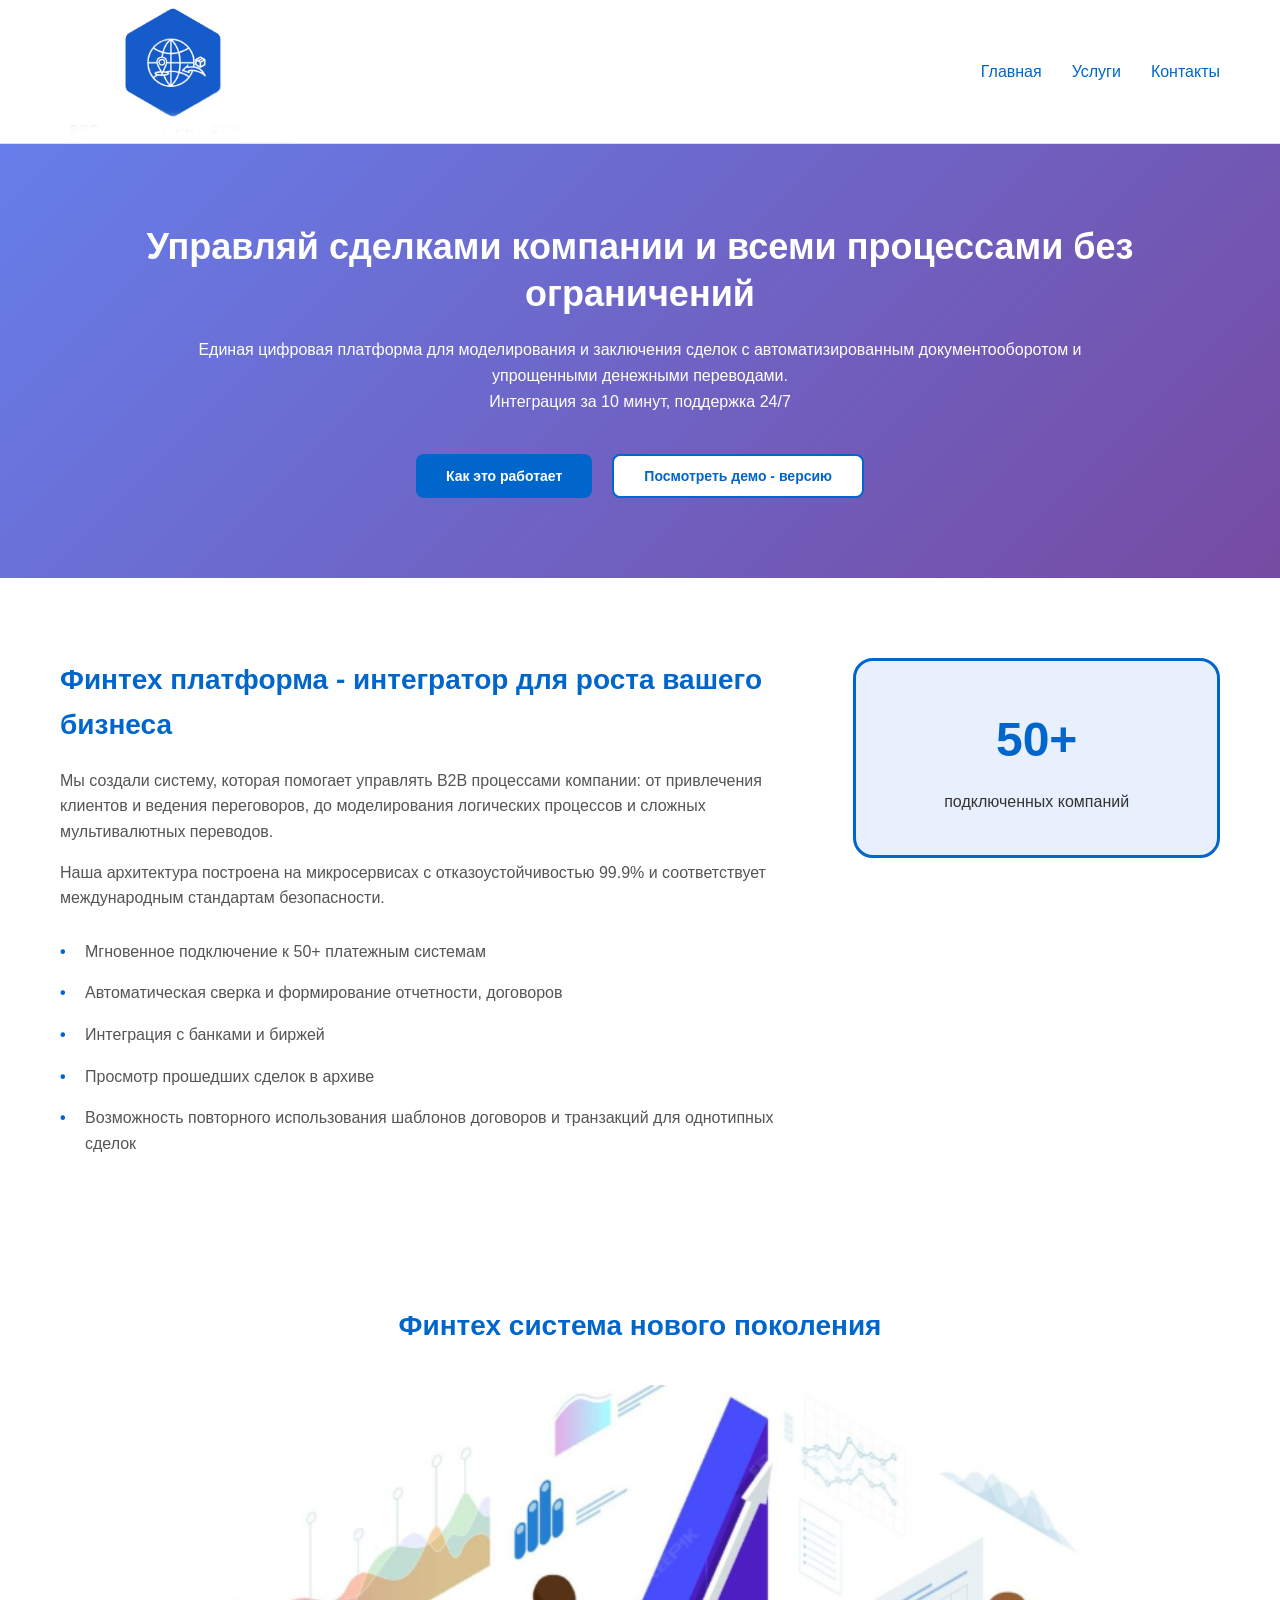
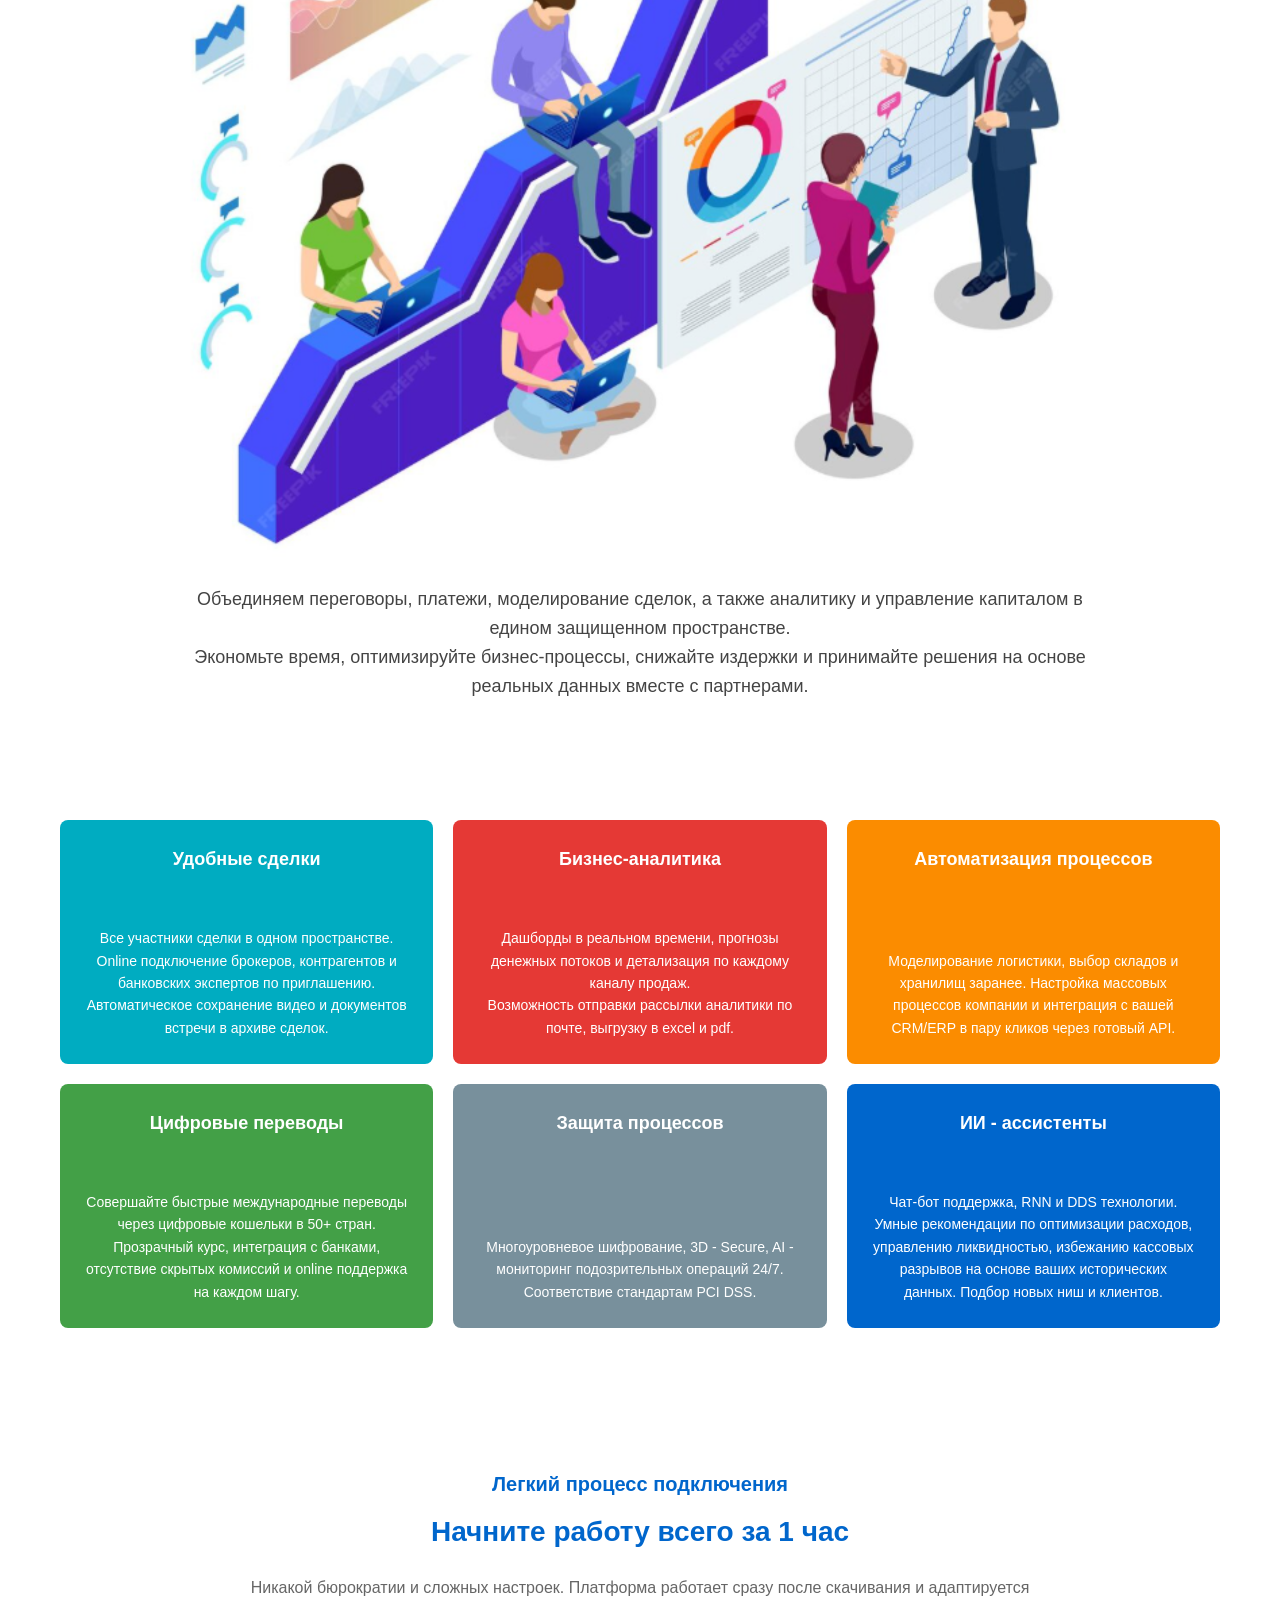
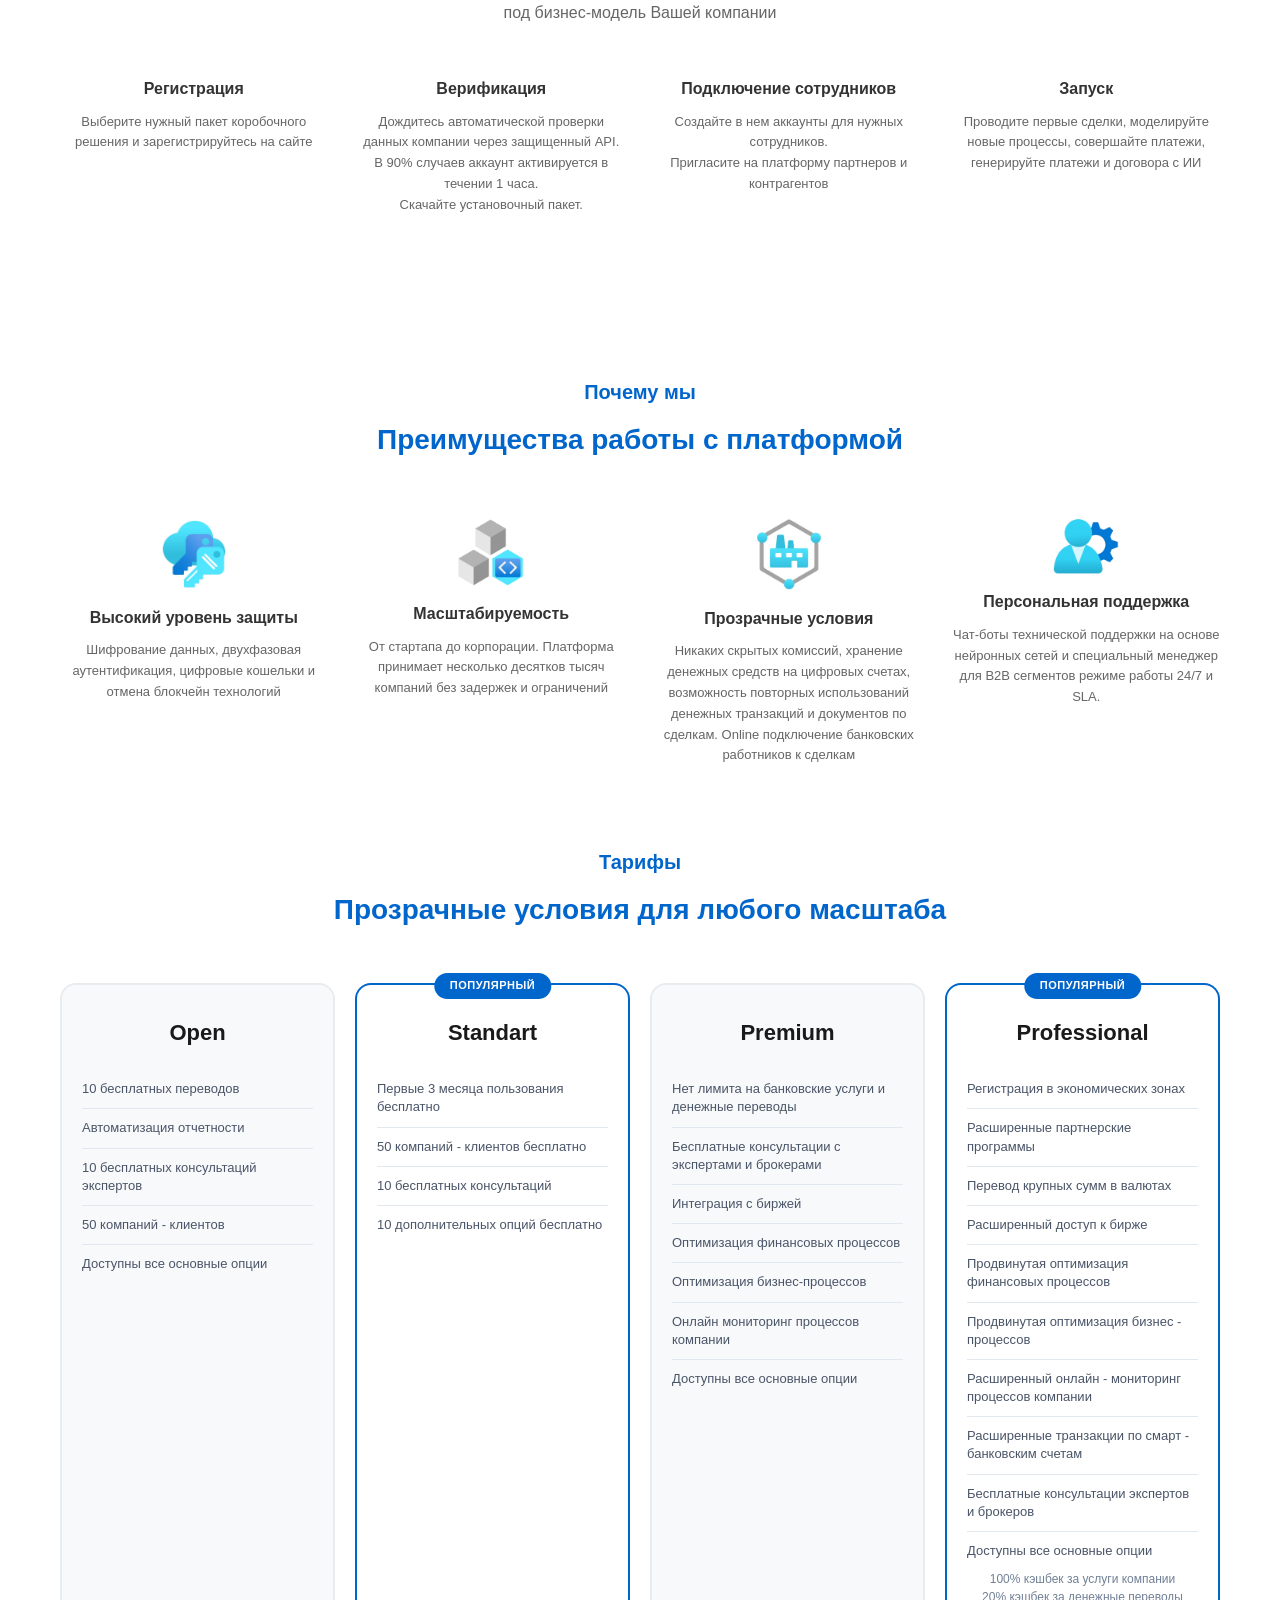
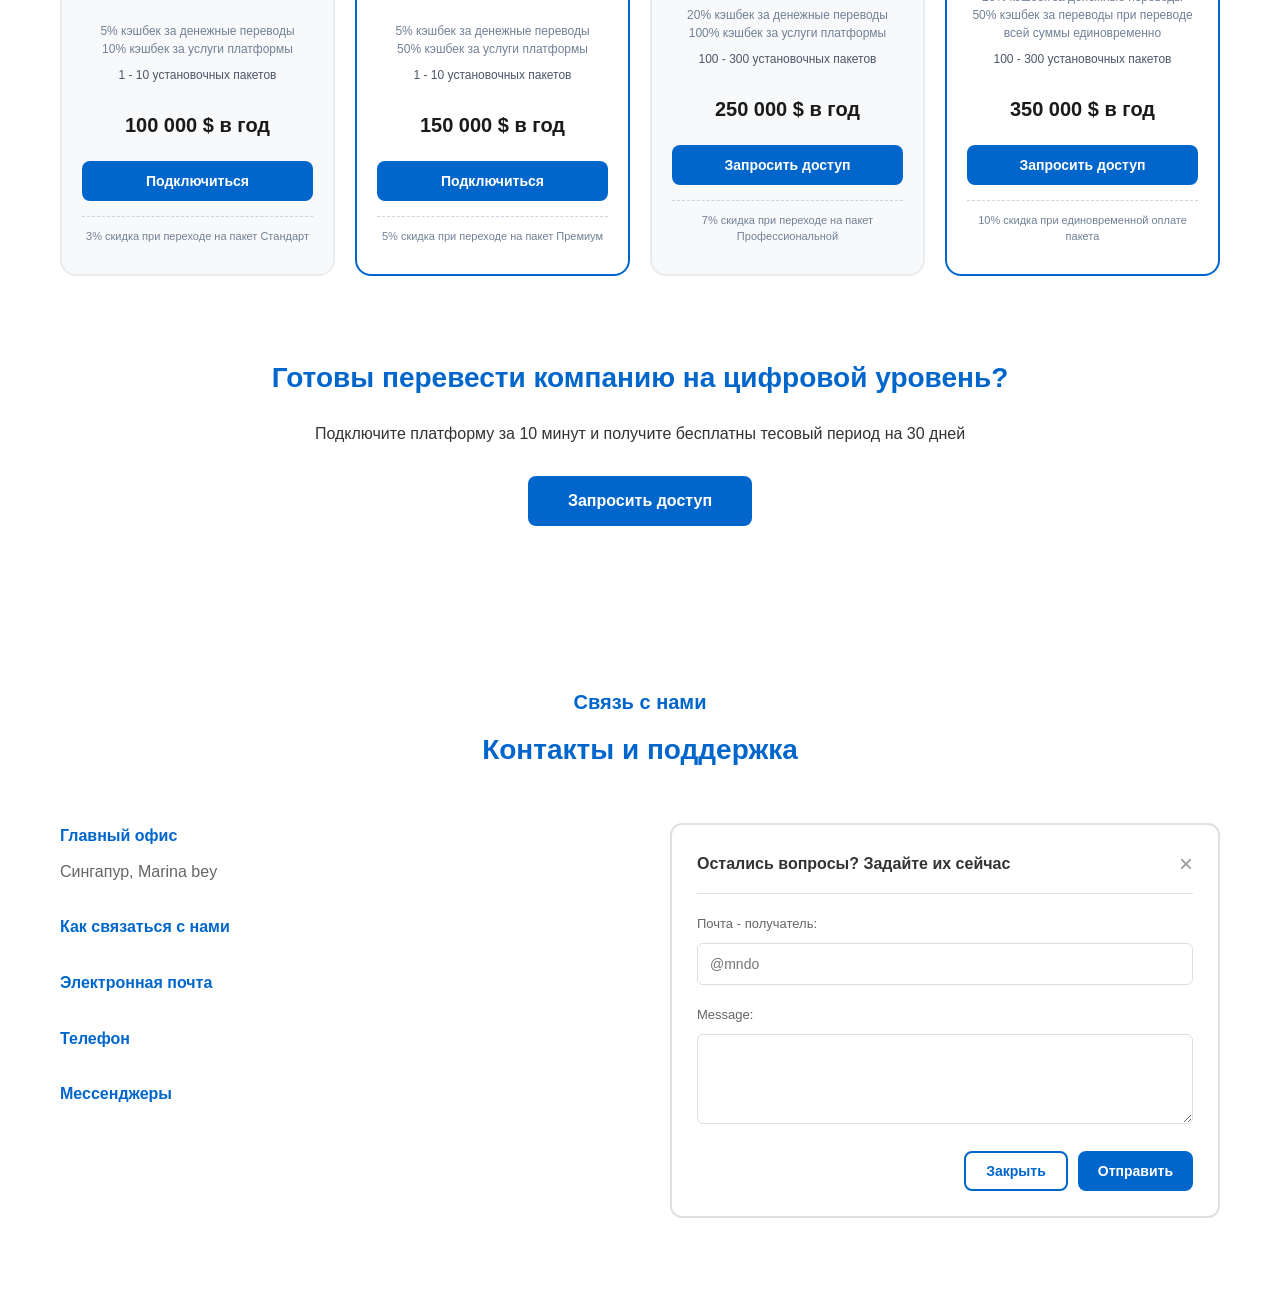
==== index.html @ 592614d4 "Initial commit" ====
<!DOCTYPE html>
<html lang="ru">
<head>
    <meta charset="UTF-8">
    <meta name="viewport" content="width=device-width, initial-scale=1.0">
    <title>Финтех платформа</title>
    <link rel="stylesheet" href="style.css">
</head>

<body>
    <header class="header">
        <div class="container">
            <div class="header-content">
                <div class="logo">
                    <img src="./img/logo1.png" alt="Logo">
                </div>
                <nav class="nav">
                    <a href="#" class="nav-link">Главная</a>
                    <a href="#" class="nav-link">Услуги</a>
                    <a href="#" class="nav-link">Контакты</a>
                </nav>
            </div>
        </div>
    </header>

    <section class="hero">
        <div class="container">
            <h1 class="hero-title">Управляй сделками компании и всеми процессами без ограничений</h1>
            <p class="hero-subtitle">Единая цифровая платформа для моделирования и заключения сделок с автоматизированным документооборотом и упрощенными денежными переводами.<br>Интеграция за 10 минут, поддержка 24/7</p>
            <div class="hero-buttons">
                <button class="btn btn-primary">Как это работает</button>
                <button class="btn btn-secondary">Посмотреть демо - версию</button>
            </div>
        </div>
    </section>

    <div class="illustration-bg-wrapper">
        
        

            <section class="platform-intro">
        <div class="container">
            <div class="intro-grid">
                <div class="intro-text">
                    <h2 class="section-title">Финтех платформа - интегратор для роста вашего бизнеса</h2>
                    <p>Мы создали систему, которая помогает управлять B2B процессами компании: от привлечения клиентов и ведения переговоров, до моделирования логических процессов и сложных мультивалютных переводов.</p>
                    <p>Наша архитектура построена на микросервисах с отказоустойчивостью 99.9% и соответствует международным стандартам безопасности.</p>
                    <ul class="features-list">
                        <li>Мгновенное подключение к 50+ платежным системам</li>
                        <li>Автоматическая сверка и формирование отчетности, договоров</li>
                        <li>Интеграция с банками и биржей</li>
                        <li>Просмотр прошедших сделок в архиве</li>
                        <li>Возможность повторного использования шаблонов договоров и транзакций для однотипных сделок</li>
                    </ul>
                </div>
                <div class="intro-badge">
                    <div class="badge-number">50+</div>
                    <div class="badge-text">подключенных компаний</div>
                </div>
            </div>
        </div>
    </section>

    <section class="new-generation">
        <div class="container">
            <h2 class="section-title center">Финтех система нового поколения</h2>
            <div class="image-wrapper">
            <img class="workers-bg" src="./img/image.png" alt="Illustration">
            </div>
            <p class="illustration-text">Объединяем переговоры, платежи, моделирование сделок, а также аналитику и управление капиталом в едином защищенном пространстве.<br>Экономьте время, оптимизируйте бизнес-процессы, снижайте издержки и принимайте решения на основе реальных данных вместе с партнерами.</p>
        </div>
    </section>

    </div>

    <section class="features">
        <div class="container">
            <div class="features-grid">
                <div class="feature-card teal">
                    <h3>Удобные сделки</h3>
                    <p>Все участники сделки в одном пространстве. Online подключение брокеров, контрагентов и банковских экспертов по приглашению.<br>Автоматическое сохранение видео и документов встречи в архиве сделок.</p>
                </div>
                <div class="feature-card red">

                    <h3>Бизнес-аналитика</h3>
                    <p>Дашборды в реальном времени, прогнозы денежных потоков и детализация по каждому каналу продаж.<br>Возможность отправки рассылки аналитики по почте, выгрузку в excel и pdf.</p>
                </div>
                <div class="feature-card orange">

                    <h3>Автоматизация процессов</h3>
                    <p>Моделирование логистики, выбор складов и хранилищ заранее. Настройка массовых процессов компании и интеграция с вашей CRM/ERP в пару кликов через готовый API.</p>
                </div>
                <div class="feature-card green">

                    <h3>Цифровые переводы</h3>
                    <p>Совершайте быстрые международные переводы через цифровые кошельки в 50+ стран. Прозрачный курс, интеграция с банками, отсутствие скрытых комиссий и online поддержка на каждом шагу.</p>
                </div>
                <div class="feature-card gray">

                    <h3>Защита процессов</h3>
                    <p>Многоуровневое шифрование, 3D - Secure, AI - мониторинг подозрительных операций 24/7.<br>Соответствие стандартам PCI DSS.</p>
                </div>
                <div class="feature-card blue">

                    <h3>ИИ - ассистенты</h3>
                    <p>Чат-бот поддержка, RNN и DDS технологии. Умные рекомендации по оптимизации расходов, управлению ликвидностью, избежанию кассовых разрывов на основе ваших исторических данных. Подбор новых ниш и клиентов.</p>
                </div>
            </div>
        </div>
    </section>

<section class="how-to-start">
    <div class="container">
        <p class="section-subtitle">Легкий процесс подключения</p>
        <h2 class="section-title center">Начните работу всего за 1 час</h2>
        <p class="section-description">Никакой бюрократии и сложных настроек. Платформа работает сразу после скачивания и адаптируется под бизнес-модель Вашей компании</p>
        <div class="steps-grid">
            <div class="step">
                
             
                <h3>Регистрация</h3>
                <p>Выберите нужный пакет коробочного решения и зарегистрируйтесь на сайте</p>
            </div>
            <div class="step">
                
                
                <h3>Верификация</h3>
                <p>Дождитесь автоматической проверки данных компании через защищенный API. В 90% случаев аккаунт активируется в течении 1 часа.<br>Скачайте установочный пакет.</p>
            </div>
            <div class="step">
                
                
                <h3>Подключение сотрудников</h3>
                <p>Создайте в нем аккаунты для нужных сотрудников.<br>Пригласите на платформу партнеров и контрагентов</p>
            </div>
            <div class="step">
                
                
                <h3>Запуск</h3>
                <p>Проводите первые сделки, моделируйте новые процессы, совершайте платежи, генерируйте платежи и договора с ИИ</p>
            </div>
        </div>
    </div>
</section>

    <section class="why-us">
        <div class="container">
            <p class="section-subtitle center">Почему мы</p>
            <h2 class="section-title center">Преимущества работы с платформой</h2>
            <div class="benefits-grid">
                <div class="benefit">
                    <div> <img  class="why-us-img" src="./img/whyus1.jpg" alt="no image"></div>
                    <h3>Высокий уровень защиты</h3>
                    <p>Шифрование данных, двухфазовая аутентификация, цифровые кошельки и отмена блокчейн технологий</p>
                </div>
                <div class="benefit">
                    <div> <img  class="why-us-img" src="./img/whyus2.jpg" alt="no image"></div>
                    <h3>Масштабируемость</h3>
                    <p>От стартапа до корпорации. Платформа принимает несколько десятков тысяч компаний без задержек и ограничений</p>
                </div>
                <div class="benefit">
                    <div> <img  class="why-us-img" src="./img/whyus3.jpg" alt="no image"></div>
                    <h3>Прозрачные условия</h3>
                    <p>Никаких скрытых комиссий, хранение денежных средств на цифровых счетах, возможность повторных использований денежных транзакций и документов по сделкам. Online подключение банковских работников к сделкам</p>
                </div>
                <div class="benefit">
                    <div> <img  class="why-us-img" src="./img/whyus4.jpg" alt="no image"></div>
                    <h3>Персональная поддержка</h3>
                    <p>Чат-боты технической поддержки на основе нейронных сетей и специальный менеджер для B2B сегментов режиме работы 24/7 и SLA.</p>
                </div>
            </div>
        </div>
    </section>

        <section class="pricing">
        <div class="container">
            <p class="section-subtitle center">Тарифы</p>
            <h2 class="section-title center">Прозрачные условия для любого масштаба</h2>
            <div class="pricing-grid">
                

                <div class="pricing-card">
                    <h3>Open</h3>
                    <ul class="pricing-features">
                        <li>10 бесплатных переводов</li>
                        <li>Автоматизация отчетности</li>
                        <li>10 бесплатных консультаций экспертов</li>
                        <li>50 компаний - клиентов</li>
                        <li>Доступны все основные опции</li>
                    </ul>
                    <div class="pricing-cashback">5% кэшбек за денежные переводы<br>10% кэшбек за услуги платформы</div>
                    <div class="pricing-packages">1 - 10 установочных пакетов</div>
                    <div class="pricing-price">100 000 $ в год</div>
                    <button class="btn btn-primary full-width">Подключиться</button>
                    <div class="pricing-discount">3% скидка при переходе на пакет Стандарт</div>
                </div>


                <div class="pricing-card popular">
                    <div class="popular-badge">Популярный</div>
                    <h3>Standart</h3>
                    <ul class="pricing-features">
                        <li>Первые 3 месяца пользования бесплатно</li>
                        <li>50 компаний - клиентов бесплатно</li>
                        <li>10 бесплатных консультаций</li>
                        <li>10 дополнительных опций бесплатно</li>
                    </ul>
                    <div class="pricing-cashback">5% кэшбек за денежные переводы<br>50% кэшбек за услуги платформы</div>
                    <div class="pricing-packages">1 - 10 установочных пакетов</div>
                    <div class="pricing-price">150 000 $ в год</div>
                    <button class="btn btn-primary full-width">Подключиться</button>
                    <div class="pricing-discount">5% скидка при переходе на пакет Премиум</div>
                </div>


                <div class="pricing-card">
                    <h3>Premium</h3>
                    <ul class="pricing-features">
                        <li>Нет лимита на банковские услуги и денежные переводы</li>
                        <li>Бесплатные консультации с экспертами и брокерами</li>
                        <li>Интеграция с биржей</li>
                        <li>Оптимизация финансовых процессов</li>
                        <li>Оптимизация бизнес-процессов</li>
                        <li>Онлайн мониторинг процессов компании</li>
                        <li>Доступны все основные опции</li>
                    </ul>
                    <div class="pricing-cashback">20% кэшбек за денежные переводы<br>100% кэшбек за услуги платформы</div>
                    <div class="pricing-packages">100 - 300 установочных пакетов</div>
                    <div class="pricing-price">250 000 $ в год</div>
                    <button class="btn btn-primary full-width">Запросить доступ</button>
                    <div class="pricing-discount">7% скидка при переходе на пакет Профессиональной</div>
                </div>


                <div class="pricing-card popular">
                    <div class="popular-badge">Популярный</div>
                    <h3>Professional</h3>
                    <ul class="pricing-features">
                        <li>Регистрация в экономических зонах</li>
                        <li>Расширенные партнерские программы</li>
                        <li>Перевод крупных сумм в валютах</li>
                        <li>Расширенный доступ к бирже</li>
                        <li>Продвинутая оптимизация финансовых процессов</li>
                        <li>Продвинутая оптимизация бизнес - процессов</li>
                        <li>Расширенный онлайн - мониторинг процессов компании</li>
                        <li>Расширенные транзакции по смарт - банковским счетам</li>
                        <li>Бесплатные консультации экспертов и брокеров</li>
                        <li>Доступны все основные опции</li>
                    </ul>
                    <div class="pricing-cashback">100% кэшбек за услуги компании<br>20% кэшбек за денежные переводы<br>50% кэшбек за переводы при переводе всей суммы единовременно</div>
                    <div class="pricing-packages">100 - 300 установочных пакетов</div>
                    <div class="pricing-price">350 000 $ в год</div>
                    <button class="btn btn-primary full-width">Запросить доступ</button>
                    <div class="pricing-discount">10% скидка при единовременной оплате пакета</div>
                </div>

            </div>
        </div>
    </section>
    
    <section class="cta">
        <div class="container">
            <h2 class="section-title center">Готовы перевести компанию на цифровой уровень?</h2>
            <p class="cta-text">Подключите платформу за 10 минут и получите бесплатны тесовый период на 30 дней</p>
            <button class="btn btn-primary btn-large">Запросить доступ</button>
        </div>
    </section>

    <section class="contacts">
        <div class="container">
            <p class="section-subtitle center">Связь с нами</p>
            <h2 class="section-title center">Контакты и поддержка</h2>
            <div class="contacts-grid">
                <div class="contact-info">
                    <div class="contact-item">
                        <h3>Главный офис</h3>
                        <p>Сингапур, Marina bey</p>
                    </div>
                    <div class="contact-item">
                        <h3>Как связаться с нами</h3>
                    </div>
                    <div class="contact-item">
                        <h3>Электронная почта</h3>
                    </div>
                    <div class="contact-item">
                        <h3>Телефон</h3>
                    </div>
                    <div class="contact-item">
                        <h3>Мессенджеры</h3>
                        <div class="messengers">
                            <span class="messenger-icon"></span>
                        </div>
                    </div>
                </div>
                <div class="contact-form-wrapper">
                    <div class="contact-form">
                        <div class="form-header">
                            <span>Остались вопросы? Задайте их сейчас</span>
                            <button class="close-btn">×</button>
                        </div>
                        <form>
                            <div class="form-group">
                                <label>Почта - получатель:</label>
                                <input type="email" placeholder="@mndo">
                            </div>
                            <div class="form-group">
                                <label>Message:</label>
                                <textarea rows="4"></textarea>
                            </div>
                            <div class="form-buttons">
                                <button type="button" class="btn btn-secondary">Закрыть</button>
                                <button type="submit" class="btn btn-primary">Отправить</button>
                            </div>
                        </form>
                    </div>
                </div>
            </div>
        </div>
    </section>
</body>
</html>
---- style.css ----
* {
    margin: 0;
    padding: 0;
    box-sizing: border-box;
}

body {
    font-family: -apple-system, BlinkMacSystemFont, 'Segoe UI', Roboto, 'Helvetica Neue', Arial, sans-serif;
    line-height: 1.6;
    color: #333;
    background-color: #fff;
}

.container {
    max-width: 1200px;
    margin: 0 auto;
    padding: 0 20px;
}


.header {
    background: #fff;
    
    border-bottom: 1px solid #e0e0e0;
}

.header-content {
    display: flex;
    justify-content: space-between;
    align-items: center;
}

.logo img {
    width: 35%;
    height: 35%;
    display: flex;
    flex-direction: column;
}



.nav {
    display: flex;
    gap: 30px;
}

.nav-link {
    color: #0066CC;
    text-decoration: none;
    font-weight: 500;
    transition: opacity 0.3s;
}

.nav-link:hover {
    opacity: 0.8;
}


.hero {
    background: linear-gradient(135deg, #667eea 0%, #764ba2 100%);
    padding: 80px 0;
    text-align: center;
    color: #fff;
}

.hero-title {
    font-size: 36px;
    font-weight: 700;
    margin-bottom: 20px;
    line-height: 1.3;
}

.hero-subtitle {
    font-size: 16px;
    margin-bottom: 40px;
    max-width: 900px;
    margin-left: auto;
    margin-right: auto;
    line-height: 1.6;
}

.hero-buttons {
    display: flex;
    gap: 20px;
    justify-content: center;
}

.btn {
    padding: 12px 30px;
    border: none;
    border-radius: 8px;
    font-size: 14px;
    font-weight: 600;
    cursor: pointer;
    transition: all 0.3s;
    text-decoration: none;
    display: inline-block;
}

.btn-primary {
    background: #0066CC;
    color: #fff;
}


.btn-primary:hover {
    background: #0052a3;
    transform: translateY(-2px);
}

.btn-secondary {
    background: #fff;
    color: #0066CC;
    border: 2px solid #0066CC;
}

.btn-secondary:hover {
    background: #f0f7ff;
}

.btn-large {
    padding: 16px 40px;
    font-size: 16px;
}


.full-width {
    width: 100%;
}


.section-title {
    font-size: 28px;
    font-weight: 700;
    color: #0066CC;
    margin-bottom: 20px;
}

.section-title.center {
    text-align: center;
}

.section-subtitle {
    font-size: 20px;
    color: #0066CC;
    margin-bottom: 10px;
    text-align: center;
    font-weight: 700;
}

.section-subtitle.center {
    text-align: center;
}

.section-description {
    text-align: center;
    color: #666;
    margin-bottom: 40px;
    max-width: 800px;
    margin-left: auto;
    margin-right: auto;
}


.platform-intro {
    padding: 80px 0;
    background: #fff;
}

.intro-grid {
    display: grid;
    grid-template-columns: 2fr 1fr;
    gap: 60px;
    align-items: start;
}

.intro-text p {
    margin-bottom: 15px;
    color: #555;
}

.features-list {
    list-style: none;
    margin-top: 20px;
}

.features-list li {
    padding: 8px 0;
    padding-left: 25px;
    position: relative;
    color: #555;
}

.features-list li:before {
    content: "•";
    color: #0066CC;
    font-weight: bold;
    position: absolute;
    left: 0;
}

.intro-badge {
    background: #e8f0fe;
    border: 3px solid #0066CC;
    border-radius: 20px;
    padding: 40px;
    text-align: center;
    min-height: 200px;
    display: flex;
    flex-direction: column;
    justify-content: center;
}

.badge-number {
    font-size: 48px;
    font-weight: 700;
    color: #0066CC;
    margin-bottom: 10px;
}

.badge-text {
    font-size: 16px;
    color: #333;
    font-weight: 500;
}


.new-generation {
    padding: 60px 0;
    background: #fff;
}

.workers {
    height: 65%;
    width: 65%;
}
.illustration {
    margin: 40px 0;
    text-align: center;
}

.illustration img {
    max-width: 100%;
    height: auto;
}

.illustration-text {
    text-align: center;
    color: #444444;
    line-height: 1.8;
}


.features {
    padding: 60px 0;
    background: #fff;
}

.features-grid {
    display: grid;
    grid-template-columns: repeat(3, 1fr);
    gap: 20px;
    
}

.features-grid div p{
    display: flex;                
  flex-direction: column;       
  justify-content: flex-end;   
  height: 150px;
  font-size: 14px;
  font-weight: 500;    
  
}
.feature-card {
    padding: 25px;
    border-radius: 8px;
    color: #fff;
}


.feature-card {
    transition: transform 0.3s cubic-bezier(0.25, 0.8, 0.25, 1), 
                box-shadow 0.3s ease;
    
    position: relative; 
}

.feature-card:hover {
    transform: translateY(-8px) scale(1.02);
    
    box-shadow: 0 10px 20px rgba(0, 0, 0, 0.12);
}

.feature-card h3 {
    font-size: 18px;
    margin-bottom: 15px;
    font-weight: 600;
}

.feature-card p {
    font-size: 13px;
    line-height: 1.6;
}

.tablephoto {
    height: 25%;
    width: 20%;
    float: right;
    
}

.feature-card.teal {
    background: #00ACC1;
    text-align: center;
}

.feature-card.red {
    background: #E53935;
    text-align: center;
}

.feature-card.orange {
    background: #FB8C00;
    text-align: center;
}

.feature-card.green {
    background: #43A047;
    text-align: center;
}

.feature-card.gray {
    background: #78909C;
    text-align: center;
}

.feature-card.blue {
    background: #0066CC;
    text-align: center;
}

.how-to-start {
    padding: 80px 0;
    background: #fff;
}

.steps-grid {
    display: grid;
    grid-template-columns: repeat(4, 1fr);
    gap: 30px;
    margin-top: 50px;
}

.step {
    text-align: center;
}

.cube {
    height: 35%;
    width: 35%;
}


.step h3 {
    font-size: 16px;
    color: #333;
    margin-bottom: 10px;
}

.step p {
    font-size: 13px;
    color: #666;
    line-height: 1.6;
}

.why-us {
    padding: 80px 0;
    background: #fff;
}

.why-us-img {
    height: 30%;
    width: 30%;
}
.benefits-grid {
    display: grid;
    grid-template-columns: repeat(4, 1fr);
    gap: 30px;
    margin-top: 50px;
}

.benefit {
    text-align: center;
}

.benefit-icon {
    font-size: 48px;
    margin-bottom: 20px;
}

.benefit h3 {
    font-size: 16px;
    color: #333;
    margin-bottom: 10px;
    font-weight: 600;
}

.benefit p {
    font-size: 13px;
    color: #666;
    line-height: 1.6;
}

.pricing-grid {
    display: grid;
    grid-template-columns: repeat(4, 1fr);
    gap: 20px;
    margin-top: 50px;
    align-items: stretch; 
}

.pricing-card {
    background: #f8f9fa;
    border: 2px solid #e9ecef;
    border-radius: 16px;
    padding: 30px 20px;
    text-align: center;
    position: relative;
    
    display: flex;
    flex-direction: column;
    height: 100%;
    transition: transform 0.3s ease, box-shadow 0.3s ease;
}

.pricing-card:hover {
    transform: translateY(-5px);
    box-shadow: 0 12px 24px rgba(0, 102, 204, 0.1);
}

.pricing-card.popular {
    border-color: #0066CC;
    background: #fff;
}

.popular-badge {
    position: absolute;
    top: -12px;
    left: 50%;
    transform: translateX(-50%);
    background: #0066CC;
    color: #fff;
    padding: 4px 16px;
    border-radius: 20px;
    font-size: 11px;
    font-weight: 600;
    text-transform: uppercase;
    letter-spacing: 0.5px;
}

.pricing-card h3 {
    font-size: 22px;
    color: #1a1a1a;
    margin: 0 0 20px;
    font-weight: 700;
}

.pricing-features {
    list-style: none;
    margin: 0;
    padding: 0;
    text-align: left;
    flex-grow: 1;
}

.pricing-features li {
    padding: 10px 0;
    font-size: 13px;
    color: #4a5568;
    border-bottom: 1px solid #e2e8f0;
    line-height: 1.4;
}

.pricing-features li:last-child {
    border-bottom: none;
}

.pricing-cashback,
.pricing-packages {
    font-size: 12px;
    color: #718096;
    line-height: 1.5;
    margin-bottom: 8px;
}

.pricing-packages {
    font-weight: 500;
    color: #4a5568;
    margin-bottom: 15px;
}

.pricing-price {
    font-size: 20px;
    font-weight: 700;
    color: #1a1a1a;
    margin: 10px 0 20px;
}

.pricing-card .btn {
    margin-bottom: 15px;
}

.pricing-discount {
    margin-top: auto; 
    padding-top: 12px;
    border-top: 1px dashed #cbd5e0;
    font-size: 11px;
    color: #718096;
    line-height: 1.4;
}

@media (max-width: 1024px) {
    .pricing-grid {
        grid-template-columns: repeat(2, 1fr);
    }
}

@media (max-width: 600px) {
    .pricing-grid {
        grid-template-columns: 1fr;
    }
}


.cta {
    padding: 80px 0;
    background: #fff;
    text-align: center;
}

.cta-text {
    font-size: 16px;
    color: #333;
    margin-bottom: 30px;
}

.contacts {
    padding: 80px 0;
    background: #fff;
}

.contacts-grid {
    display: grid;
    grid-template-columns: 1fr 1fr;
    gap: 60px;
    margin-top: 50px;
}

.contact-item {
    margin-bottom: 30px;
}

.contact-item h3 {
    font-size: 16px;
    color: #0066CC;
    margin-bottom: 10px;
}

.contact-item p {
    color: #666;
}

.messenger-icon {
    font-size: 32px;
}

.contact-form {
    background: #fff;
    border: 2px solid #e0e0e0;
    border-radius: 12px;
    padding: 25px;
}

.form-header {
    display: flex;
    justify-content: space-between;
    align-items: center;
    margin-bottom: 20px;
    padding-bottom: 15px;
    border-bottom: 1px solid #e0e0e0;
}

.form-header span {
    font-weight: 600;
    color: #333;
}

.close-btn {
    background: none;
    border: none;
    font-size: 24px;
    cursor: pointer;
    color: #999;
}

.form-group {
    margin-bottom: 20px;
}

.form-group label {
    display: block;
    margin-bottom: 8px;
    font-size: 13px;
    color: #666;
}

.form-group input,
.form-group textarea {
    width: 100%;
    padding: 12px;
    border: 1px solid #ddd;
    border-radius: 6px;
    font-size: 14px;
    font-family: inherit;
}

.form-group textarea {
    resize: vertical;
}

.form-buttons {
    display: flex;
    gap: 10px;
    justify-content: flex-end;
}

.form-buttons .btn {
    padding: 10px 20px;
}

@media (max-width: 1024px) {
    .features-grid,
    .pricing-grid {
        grid-template-columns: repeat(2, 1fr);
    }
    
    .steps-grid,
    .benefits-grid {
        grid-template-columns: repeat(2, 1fr);
    }
    
    .intro-grid {
        grid-template-columns: 1fr;
    }
}

@media (max-width: 768px) {
    .hero-title {
        font-size: 28px;
    }
    
    .hero-buttons {
        flex-direction: column;
    }
    
    .features-grid,
    .pricing-grid,
    .steps-grid,
    .benefits-grid {
        grid-template-columns: 1fr;
    }
    
    .contacts-grid {
        grid-template-columns: 1fr;
    }
    
    .nav {
        display: none;
    }
}

.cube-wrapper {
    position: relative; 
    width: 80px;
    height: 80px;
    margin: 0 auto 20px;
    animation: floatUp 4s ease-in-out infinite;
}

.cube {
    width: 100%;
    height: 100%;
    object-fit: contain;
    position: relative;
    z-index: 2; 
    

    opacity: 0;
    animation: fadeIn 0.8s ease forwards;
}

.cube-wrapper::after {
    content: '';
    position: absolute;
    bottom: -15px;
    left: 10%;
    width: 80%;
    height: 20px;

    background: radial-gradient(ellipse at center, rgba(0, 102, 204, 0.4) 0%, rgba(255,255,255,0) 70%);
    
    border-radius: 50%;
    z-index: 1; 
    
    animation: shadowSync 4s ease-in-out infinite;
}

@keyframes floatUp {
    0%, 100% { transform: translateY(0); }
    50% { transform: translateY(-15px); } 
}

@keyframes shadowSync {
    0%, 100% { 
        transform: scale(1); 
        opacity: 0.6; 
    }
    50% { 
        transform: scale(0.7); 
        opacity: 0.2;
    }
}

@keyframes fadeIn {
    to { opacity: 1; }
}

.step:nth-child(1) .cube-wrapper { animation-delay: 0s; }
.step:nth-child(1) .cube { animation-delay: 0s; }
.step:nth-child(1) .cube-wrapper::after { animation-delay: 0s; }

.step:nth-child(2) .cube-wrapper { animation-delay: 0.5s; }
.step:nth-child(2) .cube { animation-delay: 0.5s; }
.step:nth-child(2) .cube-wrapper::after { animation-delay: 0.5s; }

.step:nth-child(3) .cube-wrapper { animation-delay: 1s; }
.step:nth-child(3) .cube { animation-delay: 1s; }
.step:nth-child(3) .cube-wrapper::after { animation-delay: 1s; }

.step:nth-child(4) .cube-wrapper { animation-delay: 1.5s; }
.step:nth-child(4) .cube { animation-delay: 1.5s; }
.step:nth-child(4) .cube-wrapper::after { animation-delay: 1.5s; }

.step:hover .cube {
    transform: none; 
    transition: transform 0.3s;
}
.step:hover .cube:hover {
    transform: scale(1.1); 
}

.new-generation {
    position: relative;
    padding: 60px 0 0;
    background: #fff;
    overflow: hidden;
}

.new-generation {
    padding: 60px 0;
    background: #fff;
    overflow: hidden; 
}

.new-generation .section-title {
    margin-bottom: 15px; 
}

.workers-bg {
    display: block;      
    width: 100%;         
    height: auto;        
    margin-bottom: 0;     
    max-width: 1200px;    
    margin-left: auto;
    margin-right: auto;
}

.new-generation .illustration-text {
    text-align: center;
    color: #444;          
    font-size: 18px;      
    font-weight: 500;    
    line-height: 1.6;
    

    margin-top: 0; 
    margin-bottom: 0;
    
    max-width: 900px;    
    margin-left: auto;
    margin-right: auto;
}


.image-wrapper {
    position: relative;
    overflow: hidden; 
    width: 100%;
    max-width: 1200px;
    margin: 0 auto;
}

.workers-bg {
    display: block;
    width: 100%;
    height: auto;
}

.image-wrapper::after {
    content: '';
    position: absolute;
    top: 0;
    left: -100%;
    width: 40%;
    height: 100%;
    background: linear-gradient(90deg, transparent, rgba(255,255,255,0.25), transparent);
    transform: skewX(-20deg);
    animation: shinePass 8s ease-in-out infinite;
    pointer-events: none;
}

@keyframes shinePass {
    0%, 100% { left: -100%; }
    40%, 60% { left: 150%; }
}
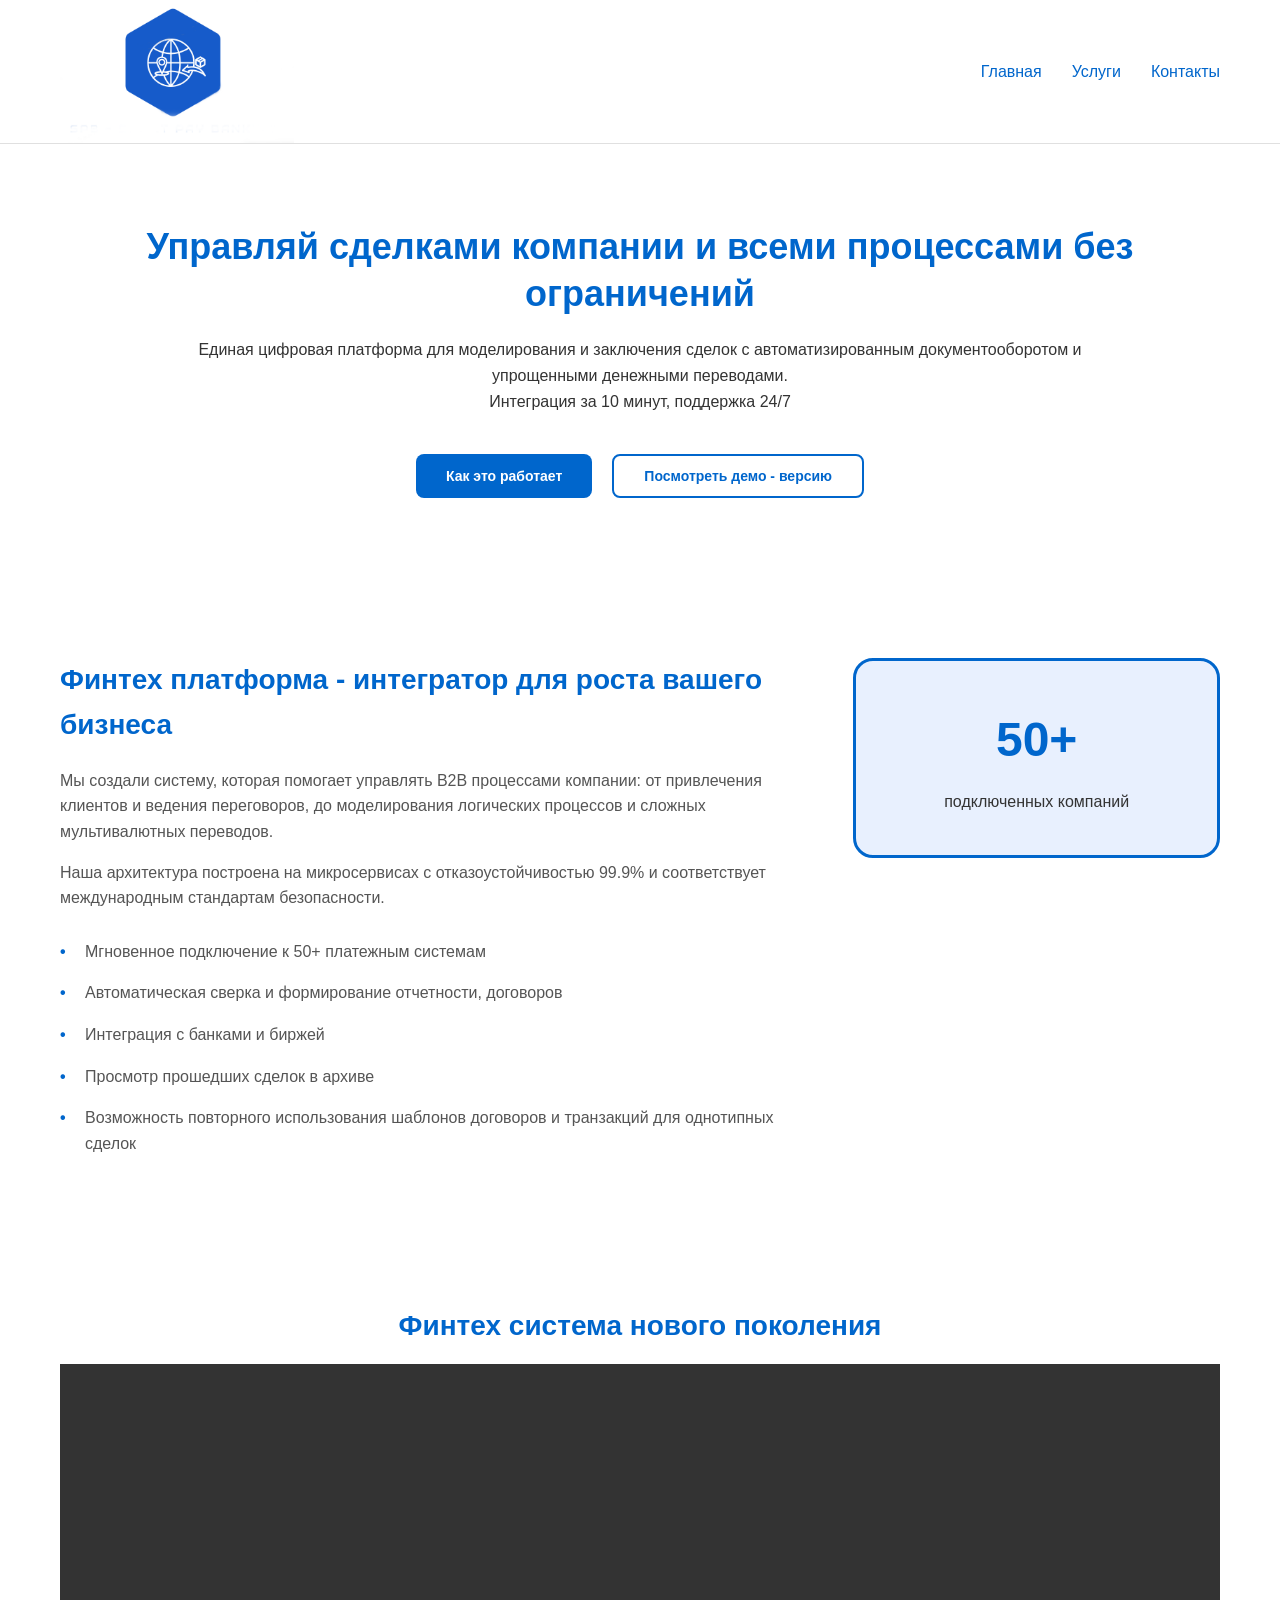
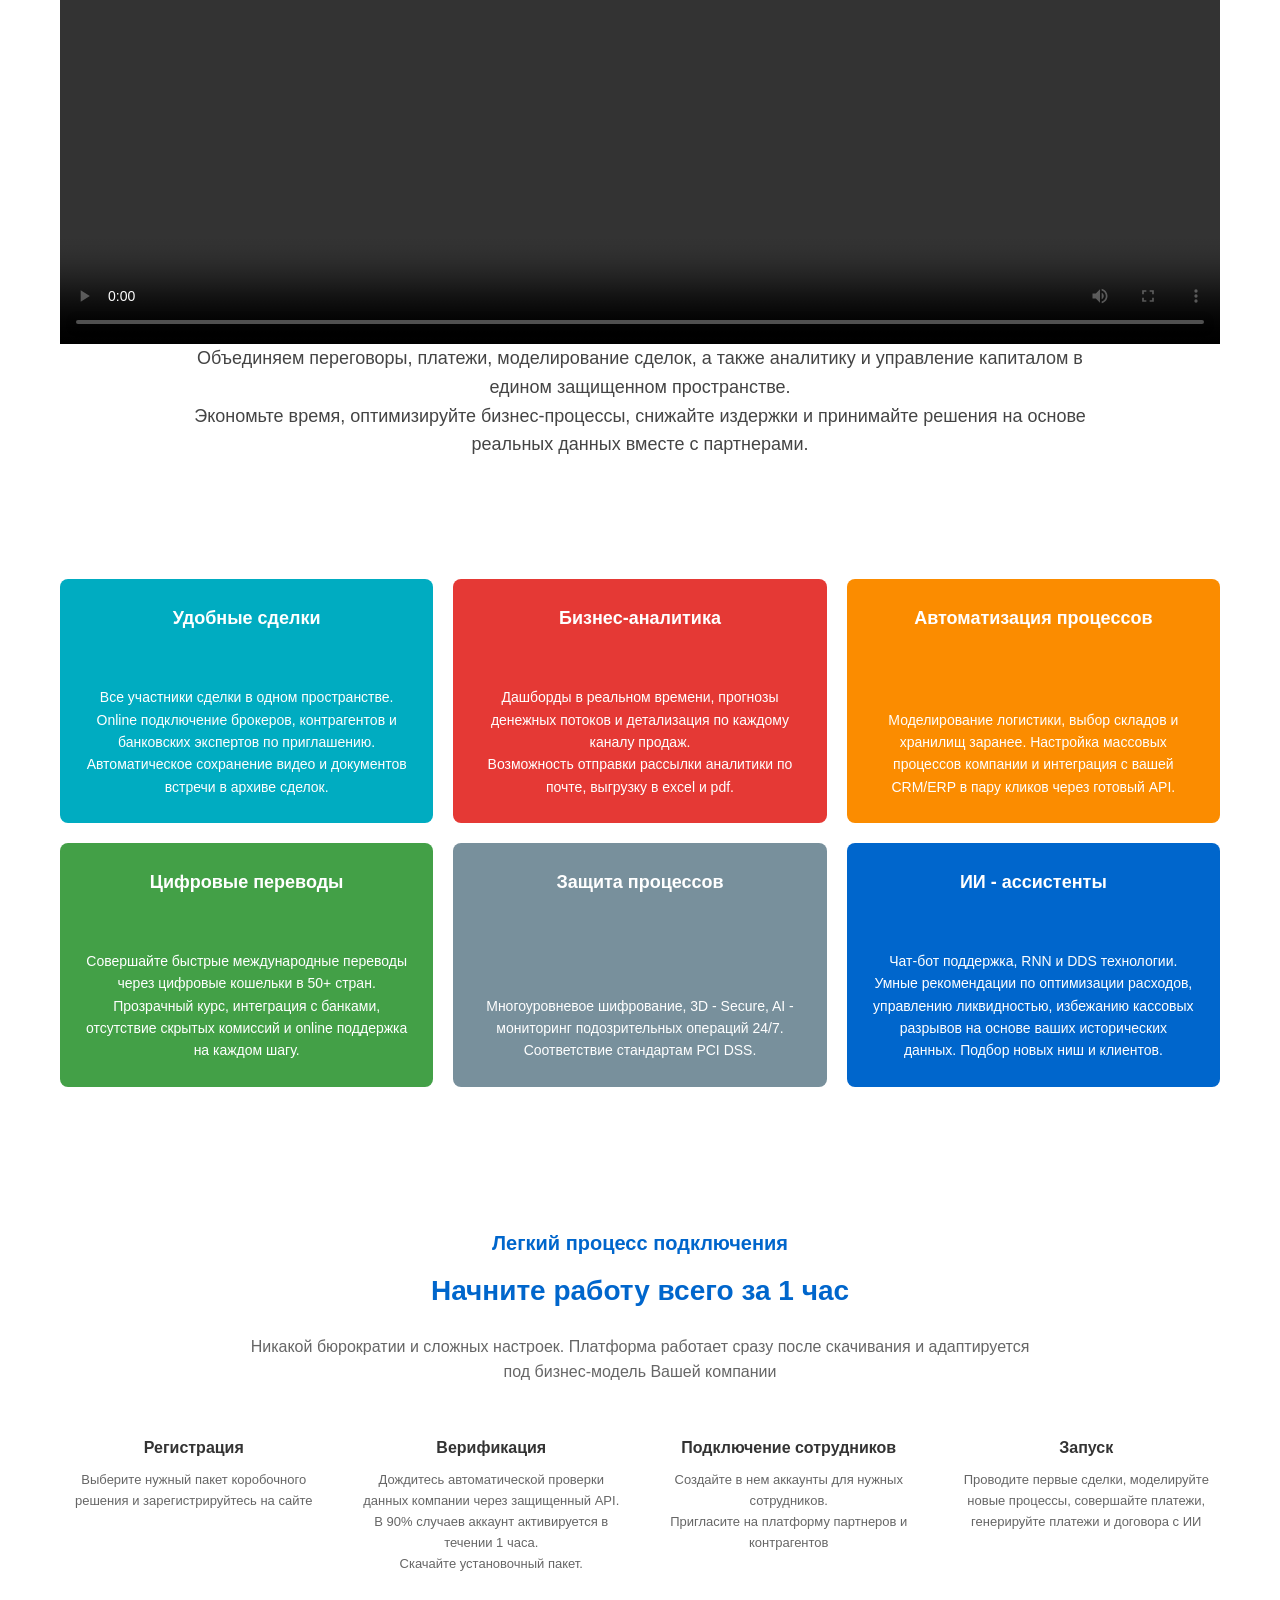
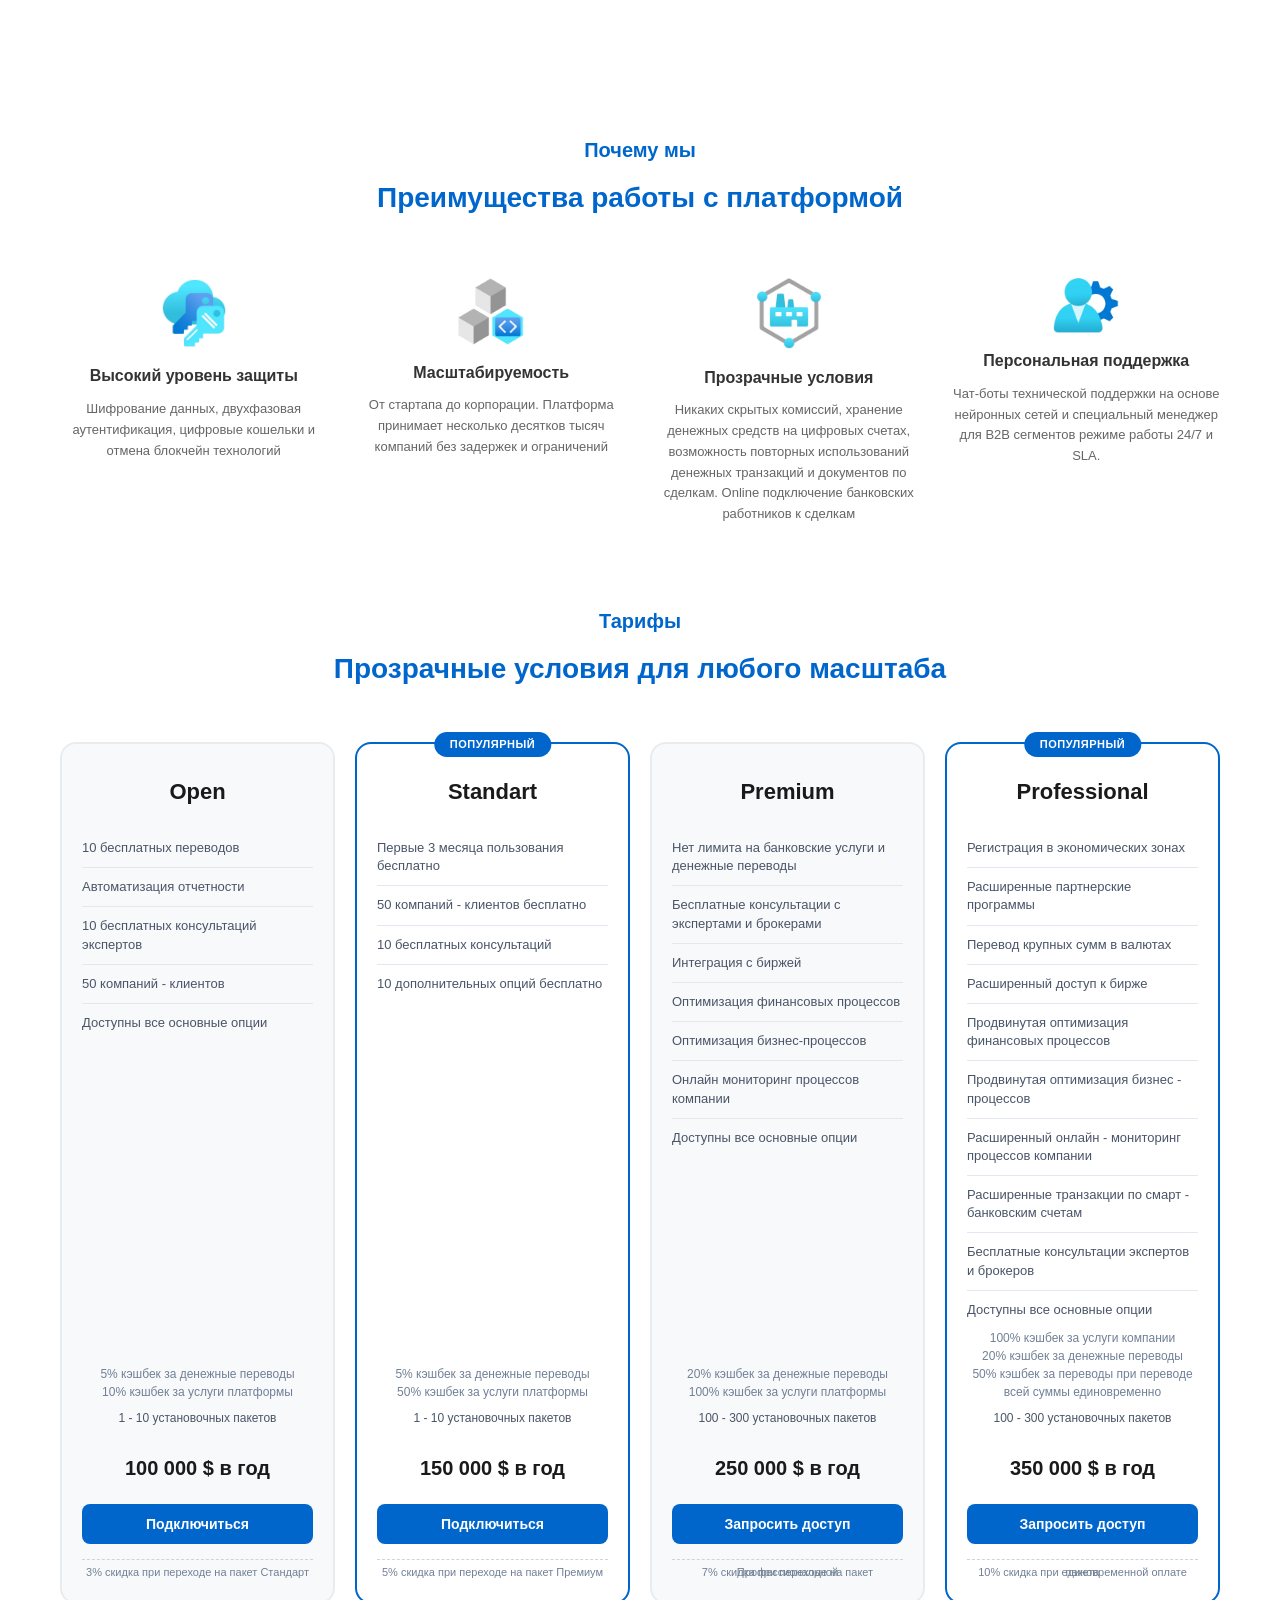
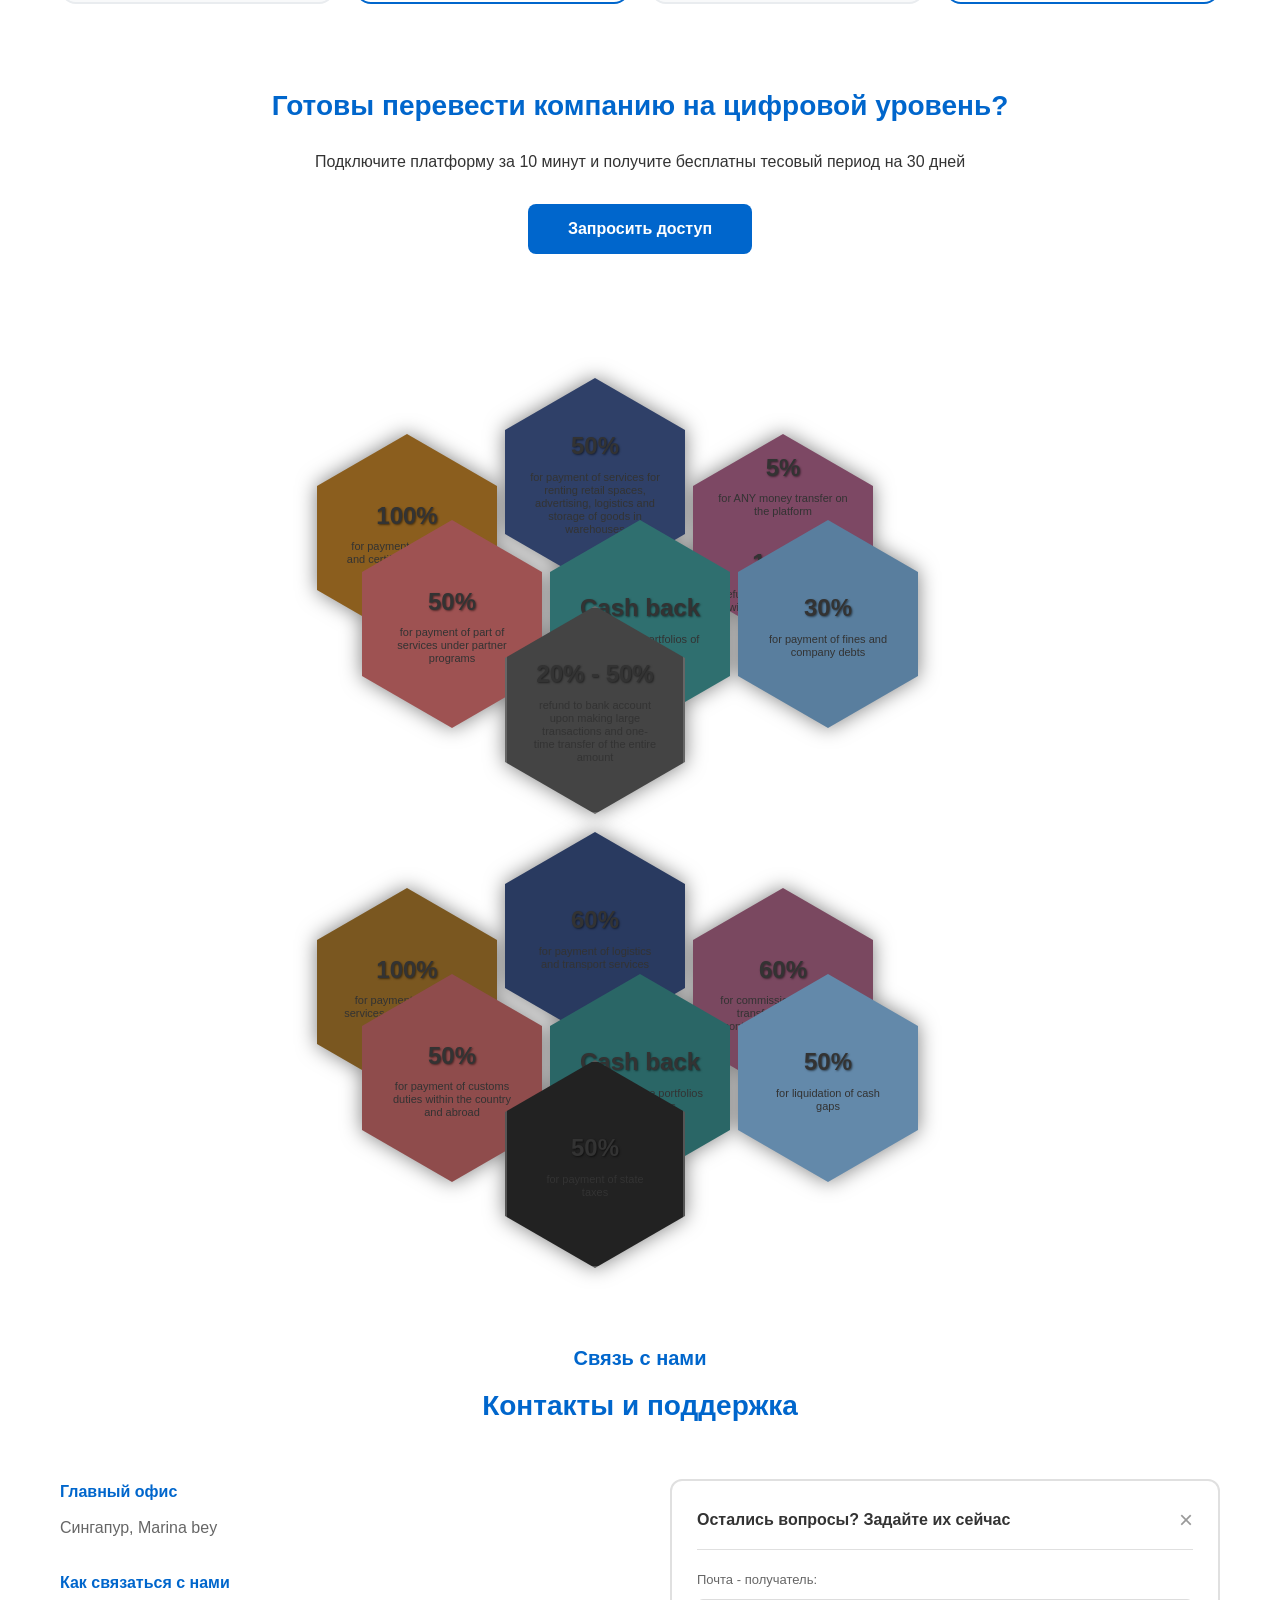
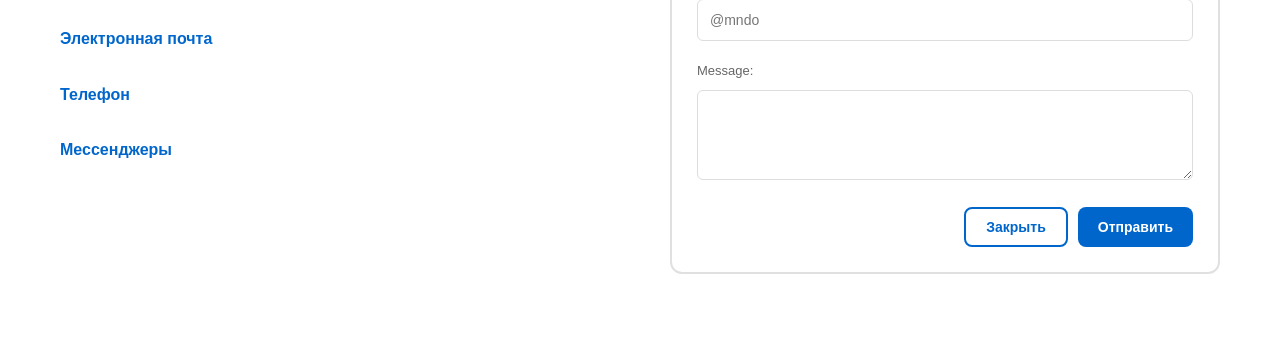
==== commit d9e4286f: "eeeee" ====
--- a/index.html
+++ b/index.html
@@ -64,9 +64,7 @@
     <section class="new-generation">
         <div class="container">
             <h2 class="section-title center">Финтех система нового поколения</h2>
-            <div class="image-wrapper">
-            <img class="workers-bg" src="./img/image.png" alt="Illustration">
-            </div>
+            <video class="workers-bg" src="./video/video.mp4" width="640" height="360" controls> ваш браузер не поддерживает тег video.</video>
             <p class="illustration-text">Объединяем переговоры, платежи, моделирование сделок, а также аналитику и управление капиталом в едином защищенном пространстве.<br>Экономьте время, оптимизируйте бизнес-процессы, снижайте издержки и принимайте решения на основе реальных данных вместе с партнерами.</p>
         </div>
     </section>
@@ -266,6 +264,102 @@
         </div>
     </section>
 
+    <div class="container2">
+    
+    <!-- Левая группа -->
+    <div class="group">
+        <div class="hex-grid">
+            <!-- Ряд 1 -->
+            <div class="row">
+                <div class="hex c-brown" style="margin-top: 60px;">
+                    <h2>100%</h2>
+                    <p>for payment of labeling and certification services for goods</p>
+                </div>
+                <div class="hex c-dark-blue">
+                    <h2>50%</h2>
+                    <p>for payment of services for renting retail spaces, advertising, logistics and storage of goods in warehouses</p>
+                </div>
+                <div class="hex c-purple" style="margin-top: 60px;">
+                    <h2>5%</h2>
+                    <p>for ANY money transfer on the platform</p>
+                    <br>
+                    <h2>100%</h2>
+                    <p>refund of commission for withdrawal from digital wallet</p>
+                </div>
+            </div>
+
+            <!-- Ряд 2 -->
+            <div class="row" style="margin-top: -80px; margin-left: 0;">
+                <div class="hex c-red">
+                    <h2>50%</h2>
+                    <p>for payment of part of services under partner programs</p>
+                </div>
+                <div class="hex c-teal">
+                    <h2>Cash back</h2>
+                    <p>from 1 to 10 portfolios of transactions</p>
+                </div>
+                <div class="hex c-blue">
+                    <h2>30%</h2>
+                    <p>for payment of fines and company debts</p>
+                </div>
+            </div>
+
+            <!-- Ряд 3 -->
+            <div class="row" style="margin-top: -80px;">
+                <div class="hex c-gray">
+                    <h2>20% - 50%</h2>
+                    <p>refund to bank account upon making large transactions and one-time transfer of the entire amount</p>
+                </div>
+            </div>
+        </div>
+    </div>
+
+    <!-- Правая группа -->
+    <div class="group">
+        <div class="hex-grid">
+            <!-- Ряд 1 -->
+            <div class="row">
+                <div class="hex c-dark-gold" style="margin-top: 60px;">
+                    <h2>100%</h2>
+                    <p>for payment of part of services and tariffs for the next year</p>
+                </div>
+                <div class="hex c-navy">
+                    <h2>60%</h2>
+                    <p>for payment of logistics and transport services</p>
+                </div>
+                <div class="hex c-magenta" style="margin-top: 60px;">
+                    <h2>60%</h2>
+                    <p>for commission on money transfers to clients, contractors and partners</p>
+                </div>
+            </div>
+
+            <!-- Ряд 2 -->
+            <div class="row" style="margin-top: -80px; margin-left: 0;">
+                <div class="hex c-rust">
+                    <h2>50%</h2>
+                    <p>for payment of customs duties within the country and abroad</p>
+                </div>
+                <div class="hex c-dark-teal">
+                    <h2>Cash back</h2>
+                    <p>from 10 or more portfolios of transactions</p>
+                </div>
+                <div class="hex c-light-blue">
+                    <h2>50%</h2>
+                    <p>for liquidation of cash gaps</p>
+                </div>
+            </div>
+
+            <!-- Ряд 3 -->
+            <div class="row" style="margin-top: -80px;">
+                <div class="hex c-black">
+                    <h2>50%</h2>
+                    <p>for payment of state taxes</p>
+                </div>
+            </div>
+        </div>
+    </div>
+
+</div>
     <section class="contacts">
         <div class="container">
             <p class="section-subtitle center">Связь с нами</p>
--- a/style.css
+++ b/style.css
@@ -57,10 +57,9 @@
 
 
 .hero {
-    background: linear-gradient(135deg, #667eea 0%, #764ba2 100%);
+    
     padding: 80px 0;
     text-align: center;
-    color: #fff;
 }
 
 .hero-title {
@@ -68,6 +67,7 @@
     font-weight: 700;
     margin-bottom: 20px;
     line-height: 1.3;
+    color: #0066CC
 }
 
 .hero-subtitle {
@@ -77,6 +77,7 @@
     margin-left: auto;
     margin-right: auto;
     line-height: 1.6;
+    color: #333
 }
 
 .hero-buttons {
@@ -517,7 +518,7 @@
     border-top: 1px dashed #cbd5e0;
     font-size: 11px;
     color: #718096;
-    line-height: 1.4;
+    line-height: 0;
 }
 
 @media (max-width: 1024px) {
@@ -785,6 +786,8 @@
     max-width: 1200px;    
     margin-left: auto;
     margin-right: auto;
+    position: relative;
+    z-index: 10;
 }
 
 .new-generation .illustration-text {
@@ -818,7 +821,7 @@
     height: auto;
 }
 
-.image-wrapper::after {
+/* .image-wrapper::after {
     content: '';
     position: absolute;
     top: 0;
@@ -829,9 +832,149 @@
     transform: skewX(-20deg);
     animation: shinePass 8s ease-in-out infinite;
     pointer-events: none;
-}
+*/
 
 @keyframes shinePass {
     0%, 100% { left: -100%; }
     40%, 60% { left: 150%; }
+}
+
+
+
+.container2 {
+    display: flex;
+    flex-wrap: wrap;
+    gap: 60px; /* Расстояние между двумя большими группами */
+    justify-content: center;
+    padding: 40px;
+}
+
+.group {
+    position: relative;
+    display: flex;
+    justify-content: center;
+}
+
+/* --- Система сетки шестиугольников --- */
+.hex-grid {
+    display: flex;
+    flex-wrap: wrap;
+    width: 600px; /* Ширина под размер шестиугольников */
+    justify-content: center;
+    filter: drop-shadow(0 0 10px rgba(0,0,0,0.5));
+}
+
+/* --- Стилизация отдельного шестиугольника --- */
+.hex {
+    width: 180px;
+    height: 208px; /* Высота = ширина * 1.1547 для правильного шестиугольника */
+    margin: 4px;
+    clip-path: polygon(50% 0%, 100% 25%, 100% 75%, 50% 100%, 0% 75%, 0% 25%);
+    display: flex;
+    flex-direction: column;
+    justify-content: center;
+    align-items: center;
+    text-align: center;
+    padding: 10px;
+    box-sizing: border-box;
+    position: relative;
+    transition: all 0.3s ease;
+    opacity: 0;
+    transform: scale(0.8);
+    animation: popIn 0.6s forwards;
+    cursor: pointer;
+}
+
+/* Эффект при наведении */
+.hex:hover {
+    transform: scale(1.05);
+    z-index: 10;
+    filter: brightness(1.2);
+}
+
+/* --- Типографика --- */
+.hex h2 {
+    font-size: 24px;
+    margin: 0 0 5px 0;
+    font-weight: 800;
+    text-shadow: 1px 1px 2px rgba(0,0,0,0.5);
+}
+
+.hex p {
+    font-size: 11px;
+    line-height: 1.2;
+    margin: 0;
+    font-weight: 500;
+    padding: 0 15px;
+}
+
+/* --- Конкретные цвета (в соответствии со скриншотом) --- */
+        
+/* Цвета левой группы */
+.c-brown { background-color: #8B5E1E; }
+.c-dark-blue { background-color: #2F4068; }
+.c-purple { background-color: #7D4864; }
+.c-teal { background-color: #2F6F6F; }
+.c-red { background-color: #9E5252; }
+.c-blue { background-color: #597E9E; }
+.c-gray { background-color: #444; border: 2px solid #666; }
+
+/* Цвета правой группы */
+.c-dark-gold { background-color: #7A5720; }
+.c-navy { background-color: #293A60; }
+.c-magenta { background-color: #7A4860; }
+.c-dark-teal { background-color: #2A6666; }
+.c-rust { background-color: #8F4C4C; }
+.c-light-blue { background-color: #6389AA; }
+.c-black { background-color: #222; border: 2px solid #555; }
+
+/* --- Вспомогательные классы для позиционирования (логика рядов) --- */
+/* Чтобы создать паттерн сот, мы используем ряды с отрицательными отступами */
+        
+.row {
+    display: flex;
+    justify-content: center;
+    width: 100%;
+    margin-bottom: -50px; /* Перекрытие рядов */
+}
+
+.row:nth-child(odd) {
+    margin-left: -90px; /* Смещение нечетных рядов */
+}
+
+/* --- Анимации --- */
+@keyframes popIn {
+    to {
+        opacity: 1;
+        transform: scale(1);
+    }
+}
+
+/* Задержка анимации для эффекта каскада */
+.hex:nth-child(1) { animation-delay: 0.1s; }
+.hex:nth-child(2) { animation-delay: 0.2s; }
+.hex:nth-child(3) { animation-delay: 0.3s; }
+.hex:nth-child(4) { animation-delay: 0.4s; }
+.hex:nth-child(5) { animation-delay: 0.5s; }
+.hex:nth-child(6) { animation-delay: 0.6s; }
+.hex:nth-child(7) { animation-delay: 0.7s; }
+
+/* --- Адаптивный дизайн --- */
+@media (max-width: 1300px) {
+    .container {
+        flex-direction: column;
+        align-items: center;
+    }
+}
+
+@media (max-width: 700px) {
+    .hex-grid {
+        transform: scale(0.6);
+        height: 400px; /* Компенсация масштабирования */
+        width: 100%;
+        margin: -100px 0;
+    }
+    .container {
+        gap: 0;
+    }
 }
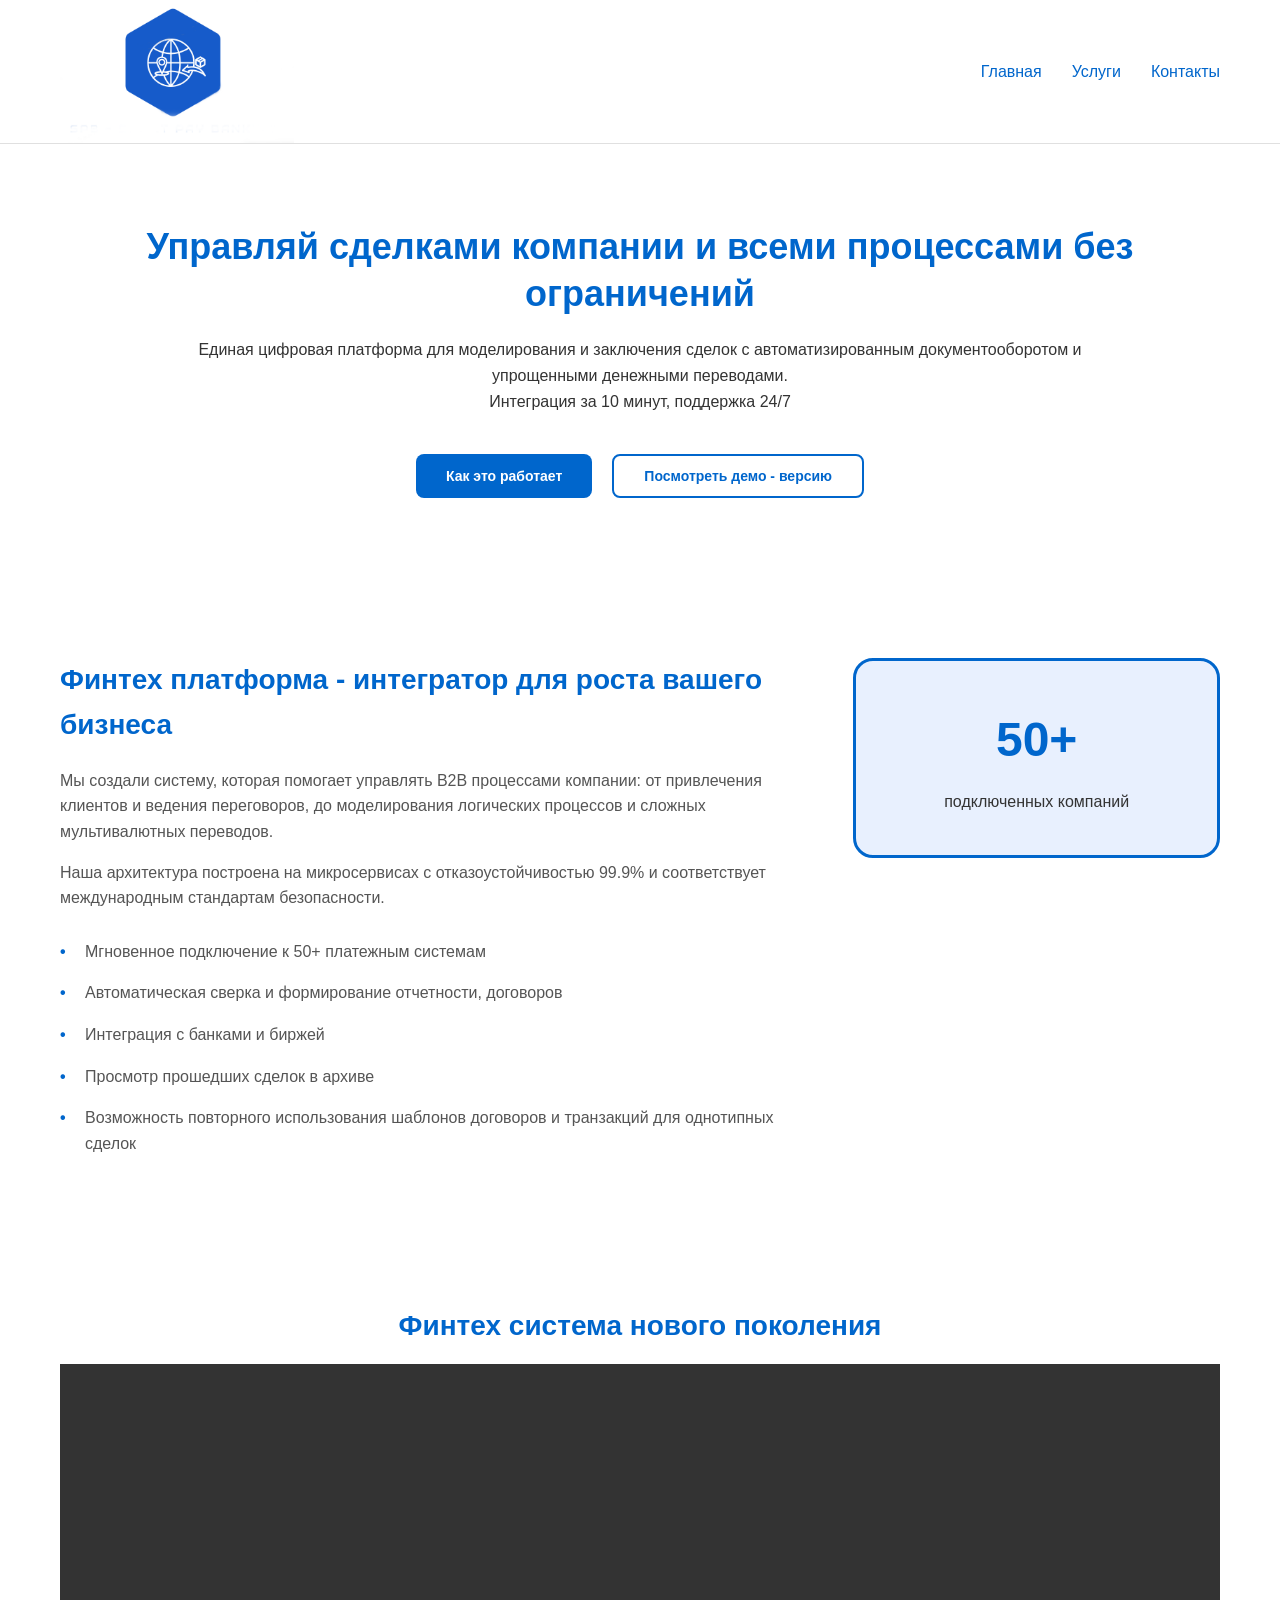
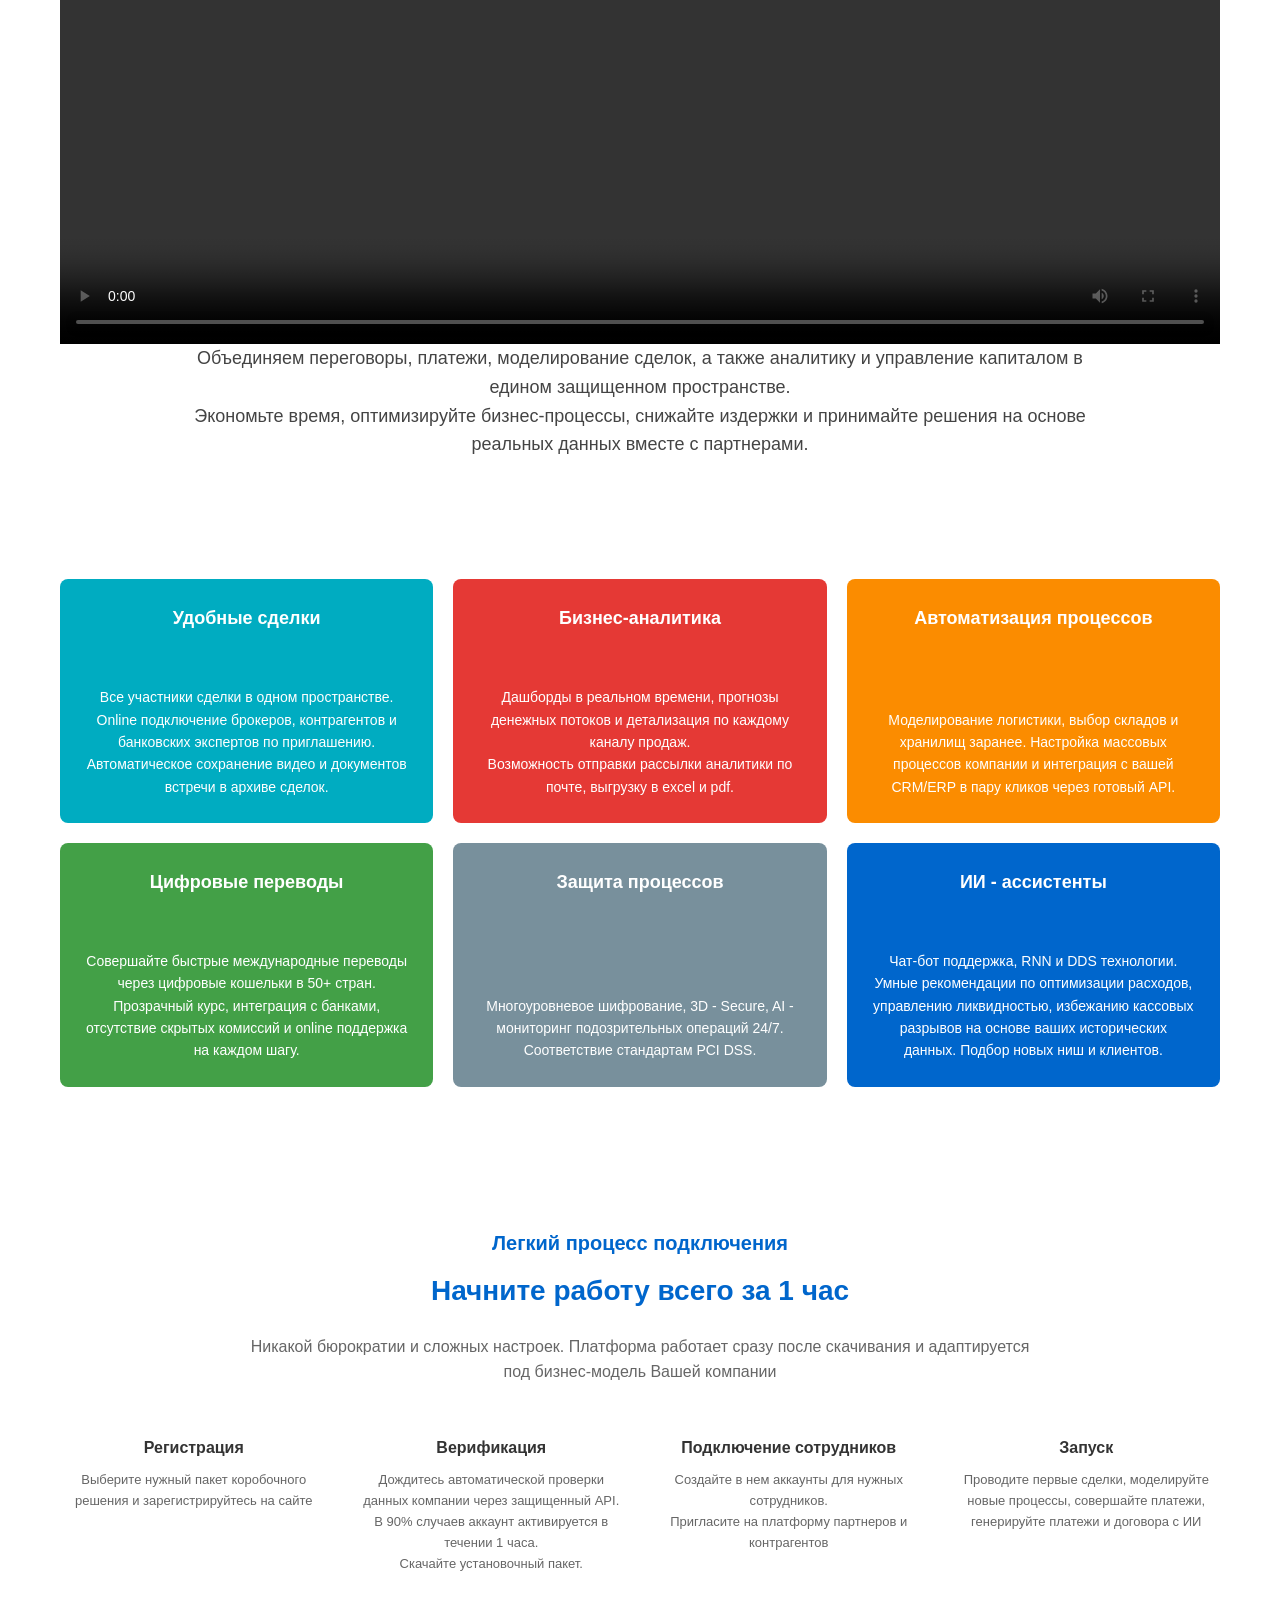
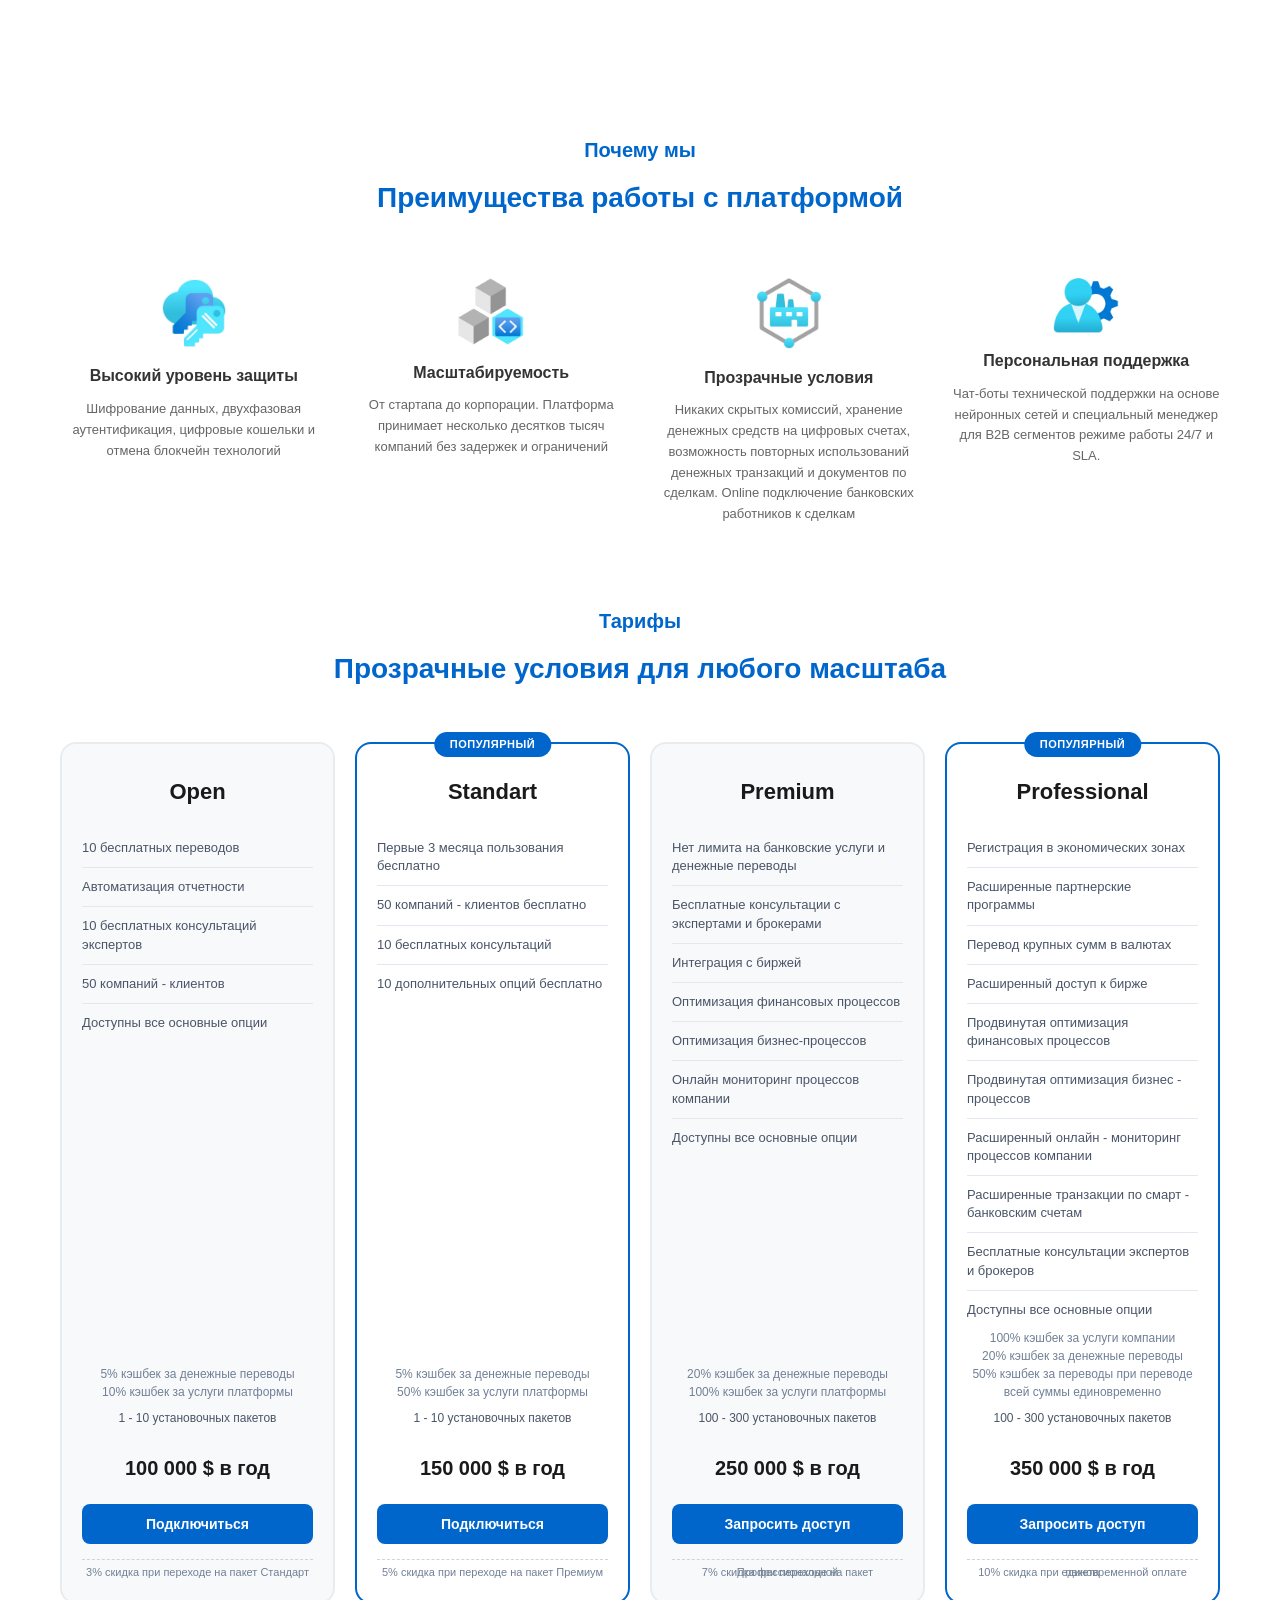
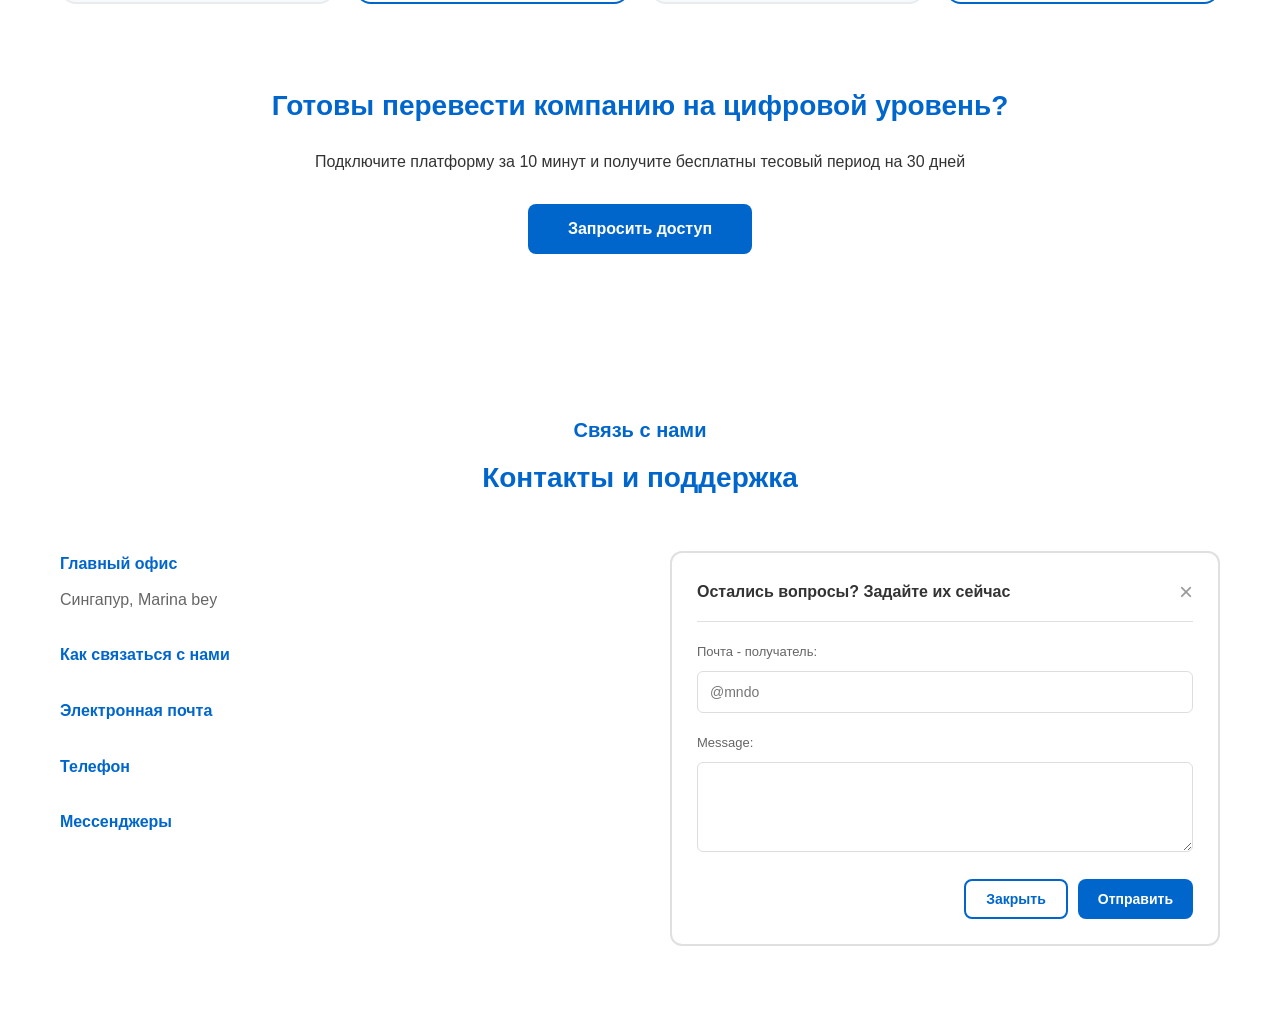
==== commit c9e65254: "wasd" ====
--- a/index.html
+++ b/index.html
@@ -263,102 +263,6 @@
             <button class="btn btn-primary btn-large">Запросить доступ</button>
         </div>
     </section>
-
-    <div class="container2">
-    
-    <!-- Левая группа -->
-    <div class="group">
-        <div class="hex-grid">
-            <!-- Ряд 1 -->
-            <div class="row">
-                <div class="hex c-brown" style="margin-top: 60px;">
-                    <h2>100%</h2>
-                    <p>for payment of labeling and certification services for goods</p>
-                </div>
-                <div class="hex c-dark-blue">
-                    <h2>50%</h2>
-                    <p>for payment of services for renting retail spaces, advertising, logistics and storage of goods in warehouses</p>
-                </div>
-                <div class="hex c-purple" style="margin-top: 60px;">
-                    <h2>5%</h2>
-                    <p>for ANY money transfer on the platform</p>
-                    <br>
-                    <h2>100%</h2>
-                    <p>refund of commission for withdrawal from digital wallet</p>
-                </div>
-            </div>
-
-            <!-- Ряд 2 -->
-            <div class="row" style="margin-top: -80px; margin-left: 0;">
-                <div class="hex c-red">
-                    <h2>50%</h2>
-                    <p>for payment of part of services under partner programs</p>
-                </div>
-                <div class="hex c-teal">
-                    <h2>Cash back</h2>
-                    <p>from 1 to 10 portfolios of transactions</p>
-                </div>
-                <div class="hex c-blue">
-                    <h2>30%</h2>
-                    <p>for payment of fines and company debts</p>
-                </div>
-            </div>
-
-            <!-- Ряд 3 -->
-            <div class="row" style="margin-top: -80px;">
-                <div class="hex c-gray">
-                    <h2>20% - 50%</h2>
-                    <p>refund to bank account upon making large transactions and one-time transfer of the entire amount</p>
-                </div>
-            </div>
-        </div>
-    </div>
-
-    <!-- Правая группа -->
-    <div class="group">
-        <div class="hex-grid">
-            <!-- Ряд 1 -->
-            <div class="row">
-                <div class="hex c-dark-gold" style="margin-top: 60px;">
-                    <h2>100%</h2>
-                    <p>for payment of part of services and tariffs for the next year</p>
-                </div>
-                <div class="hex c-navy">
-                    <h2>60%</h2>
-                    <p>for payment of logistics and transport services</p>
-                </div>
-                <div class="hex c-magenta" style="margin-top: 60px;">
-                    <h2>60%</h2>
-                    <p>for commission on money transfers to clients, contractors and partners</p>
-                </div>
-            </div>
-
-            <!-- Ряд 2 -->
-            <div class="row" style="margin-top: -80px; margin-left: 0;">
-                <div class="hex c-rust">
-                    <h2>50%</h2>
-                    <p>for payment of customs duties within the country and abroad</p>
-                </div>
-                <div class="hex c-dark-teal">
-                    <h2>Cash back</h2>
-                    <p>from 10 or more portfolios of transactions</p>
-                </div>
-                <div class="hex c-light-blue">
-                    <h2>50%</h2>
-                    <p>for liquidation of cash gaps</p>
-                </div>
-            </div>
-
-            <!-- Ряд 3 -->
-            <div class="row" style="margin-top: -80px;">
-                <div class="hex c-black">
-                    <h2>50%</h2>
-                    <p>for payment of state taxes</p>
-                </div>
-            </div>
-        </div>
-    </div>
-
 </div>
     <section class="contacts">
         <div class="container">
--- a/style.css
+++ b/style.css
@@ -840,141 +840,3 @@
 }
 
 
-
-.container2 {
-    display: flex;
-    flex-wrap: wrap;
-    gap: 60px; /* Расстояние между двумя большими группами */
-    justify-content: center;
-    padding: 40px;
-}
-
-.group {
-    position: relative;
-    display: flex;
-    justify-content: center;
-}
-
-/* --- Система сетки шестиугольников --- */
-.hex-grid {
-    display: flex;
-    flex-wrap: wrap;
-    width: 600px; /* Ширина под размер шестиугольников */
-    justify-content: center;
-    filter: drop-shadow(0 0 10px rgba(0,0,0,0.5));
-}
-
-/* --- Стилизация отдельного шестиугольника --- */
-.hex {
-    width: 180px;
-    height: 208px; /* Высота = ширина * 1.1547 для правильного шестиугольника */
-    margin: 4px;
-    clip-path: polygon(50% 0%, 100% 25%, 100% 75%, 50% 100%, 0% 75%, 0% 25%);
-    display: flex;
-    flex-direction: column;
-    justify-content: center;
-    align-items: center;
-    text-align: center;
-    padding: 10px;
-    box-sizing: border-box;
-    position: relative;
-    transition: all 0.3s ease;
-    opacity: 0;
-    transform: scale(0.8);
-    animation: popIn 0.6s forwards;
-    cursor: pointer;
-}
-
-/* Эффект при наведении */
-.hex:hover {
-    transform: scale(1.05);
-    z-index: 10;
-    filter: brightness(1.2);
-}
-
-/* --- Типографика --- */
-.hex h2 {
-    font-size: 24px;
-    margin: 0 0 5px 0;
-    font-weight: 800;
-    text-shadow: 1px 1px 2px rgba(0,0,0,0.5);
-}
-
-.hex p {
-    font-size: 11px;
-    line-height: 1.2;
-    margin: 0;
-    font-weight: 500;
-    padding: 0 15px;
-}
-
-/* --- Конкретные цвета (в соответствии со скриншотом) --- */
-        
-/* Цвета левой группы */
-.c-brown { background-color: #8B5E1E; }
-.c-dark-blue { background-color: #2F4068; }
-.c-purple { background-color: #7D4864; }
-.c-teal { background-color: #2F6F6F; }
-.c-red { background-color: #9E5252; }
-.c-blue { background-color: #597E9E; }
-.c-gray { background-color: #444; border: 2px solid #666; }
-
-/* Цвета правой группы */
-.c-dark-gold { background-color: #7A5720; }
-.c-navy { background-color: #293A60; }
-.c-magenta { background-color: #7A4860; }
-.c-dark-teal { background-color: #2A6666; }
-.c-rust { background-color: #8F4C4C; }
-.c-light-blue { background-color: #6389AA; }
-.c-black { background-color: #222; border: 2px solid #555; }
-
-/* --- Вспомогательные классы для позиционирования (логика рядов) --- */
-/* Чтобы создать паттерн сот, мы используем ряды с отрицательными отступами */
-        
-.row {
-    display: flex;
-    justify-content: center;
-    width: 100%;
-    margin-bottom: -50px; /* Перекрытие рядов */
-}
-
-.row:nth-child(odd) {
-    margin-left: -90px; /* Смещение нечетных рядов */
-}
-
-/* --- Анимации --- */
-@keyframes popIn {
-    to {
-        opacity: 1;
-        transform: scale(1);
-    }
-}
-
-/* Задержка анимации для эффекта каскада */
-.hex:nth-child(1) { animation-delay: 0.1s; }
-.hex:nth-child(2) { animation-delay: 0.2s; }
-.hex:nth-child(3) { animation-delay: 0.3s; }
-.hex:nth-child(4) { animation-delay: 0.4s; }
-.hex:nth-child(5) { animation-delay: 0.5s; }
-.hex:nth-child(6) { animation-delay: 0.6s; }
-.hex:nth-child(7) { animation-delay: 0.7s; }
-
-/* --- Адаптивный дизайн --- */
-@media (max-width: 1300px) {
-    .container {
-        flex-direction: column;
-        align-items: center;
-    }
-}
-
-@media (max-width: 700px) {
-    .hex-grid {
-        transform: scale(0.6);
-        height: 400px; /* Компенсация масштабирования */
-        width: 100%;
-        margin: -100px 0;
-    }
-    .container {
-        gap: 0;
-    }
-}
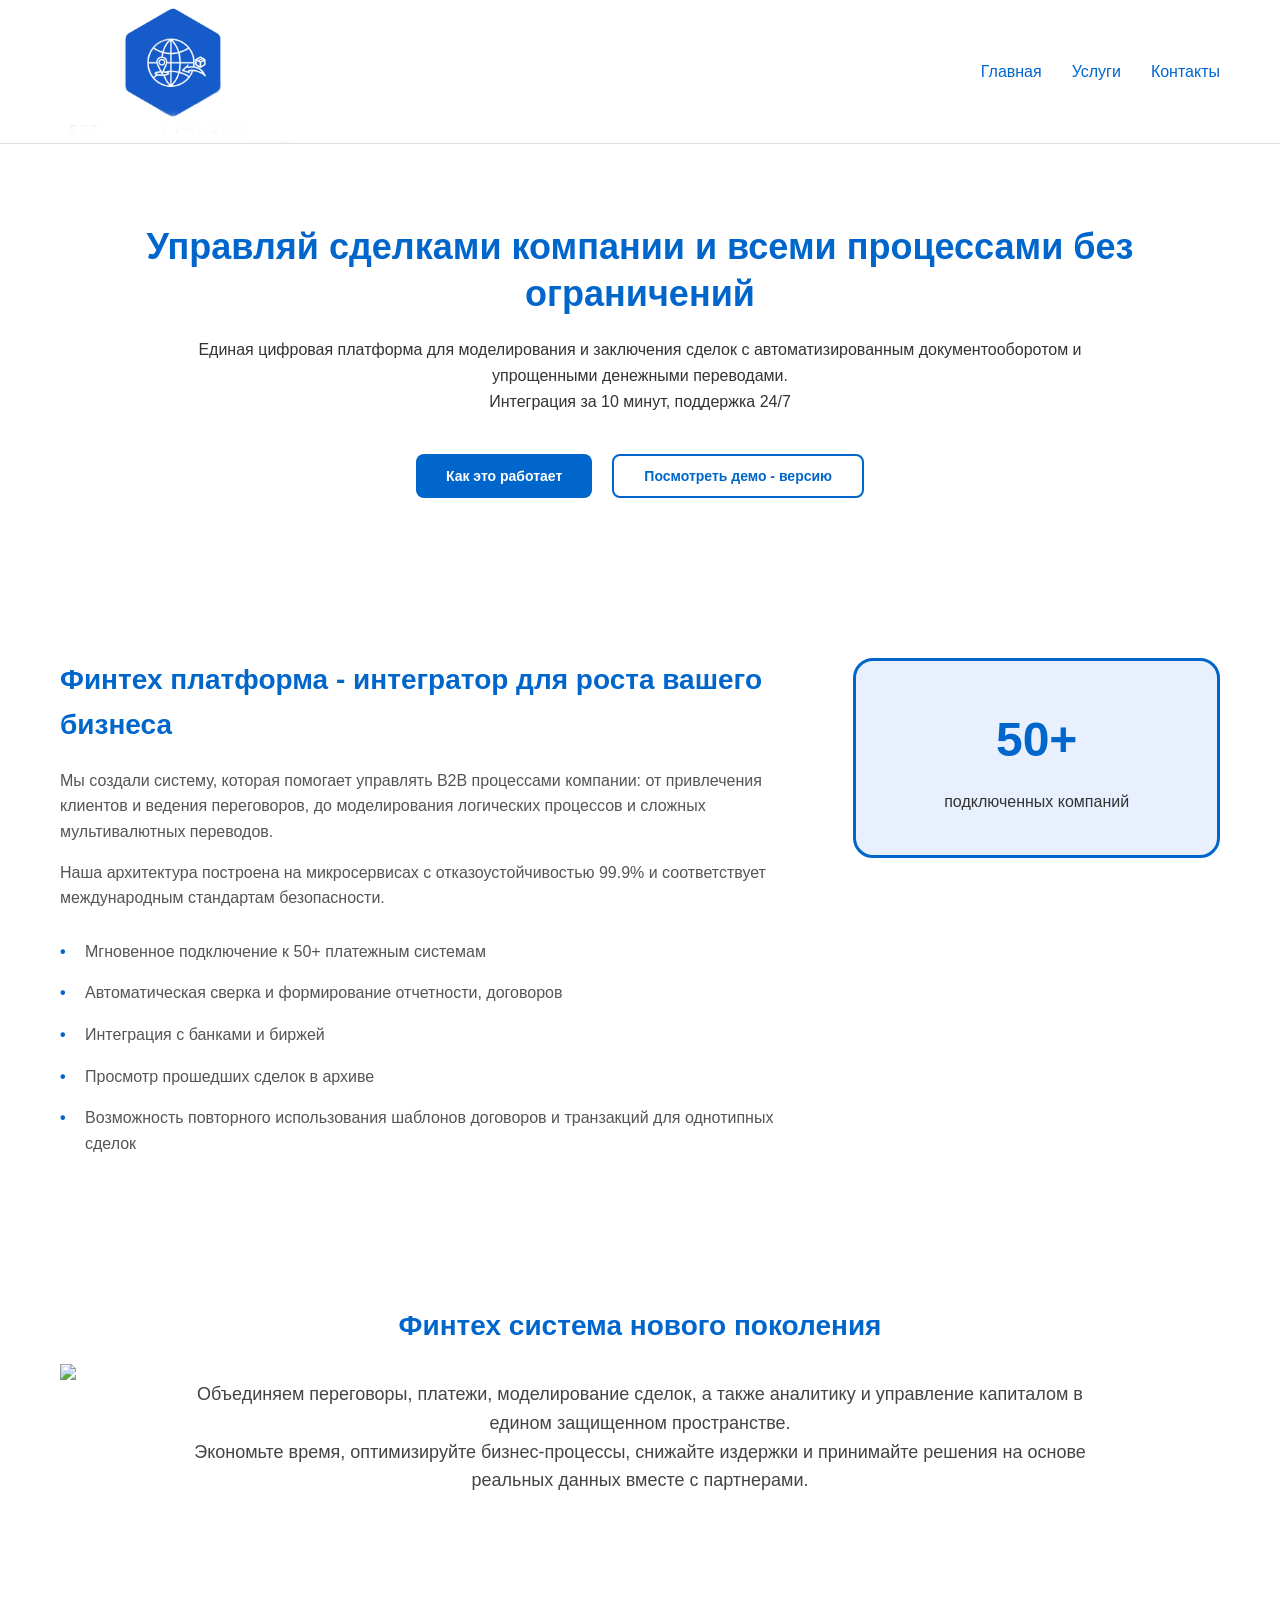
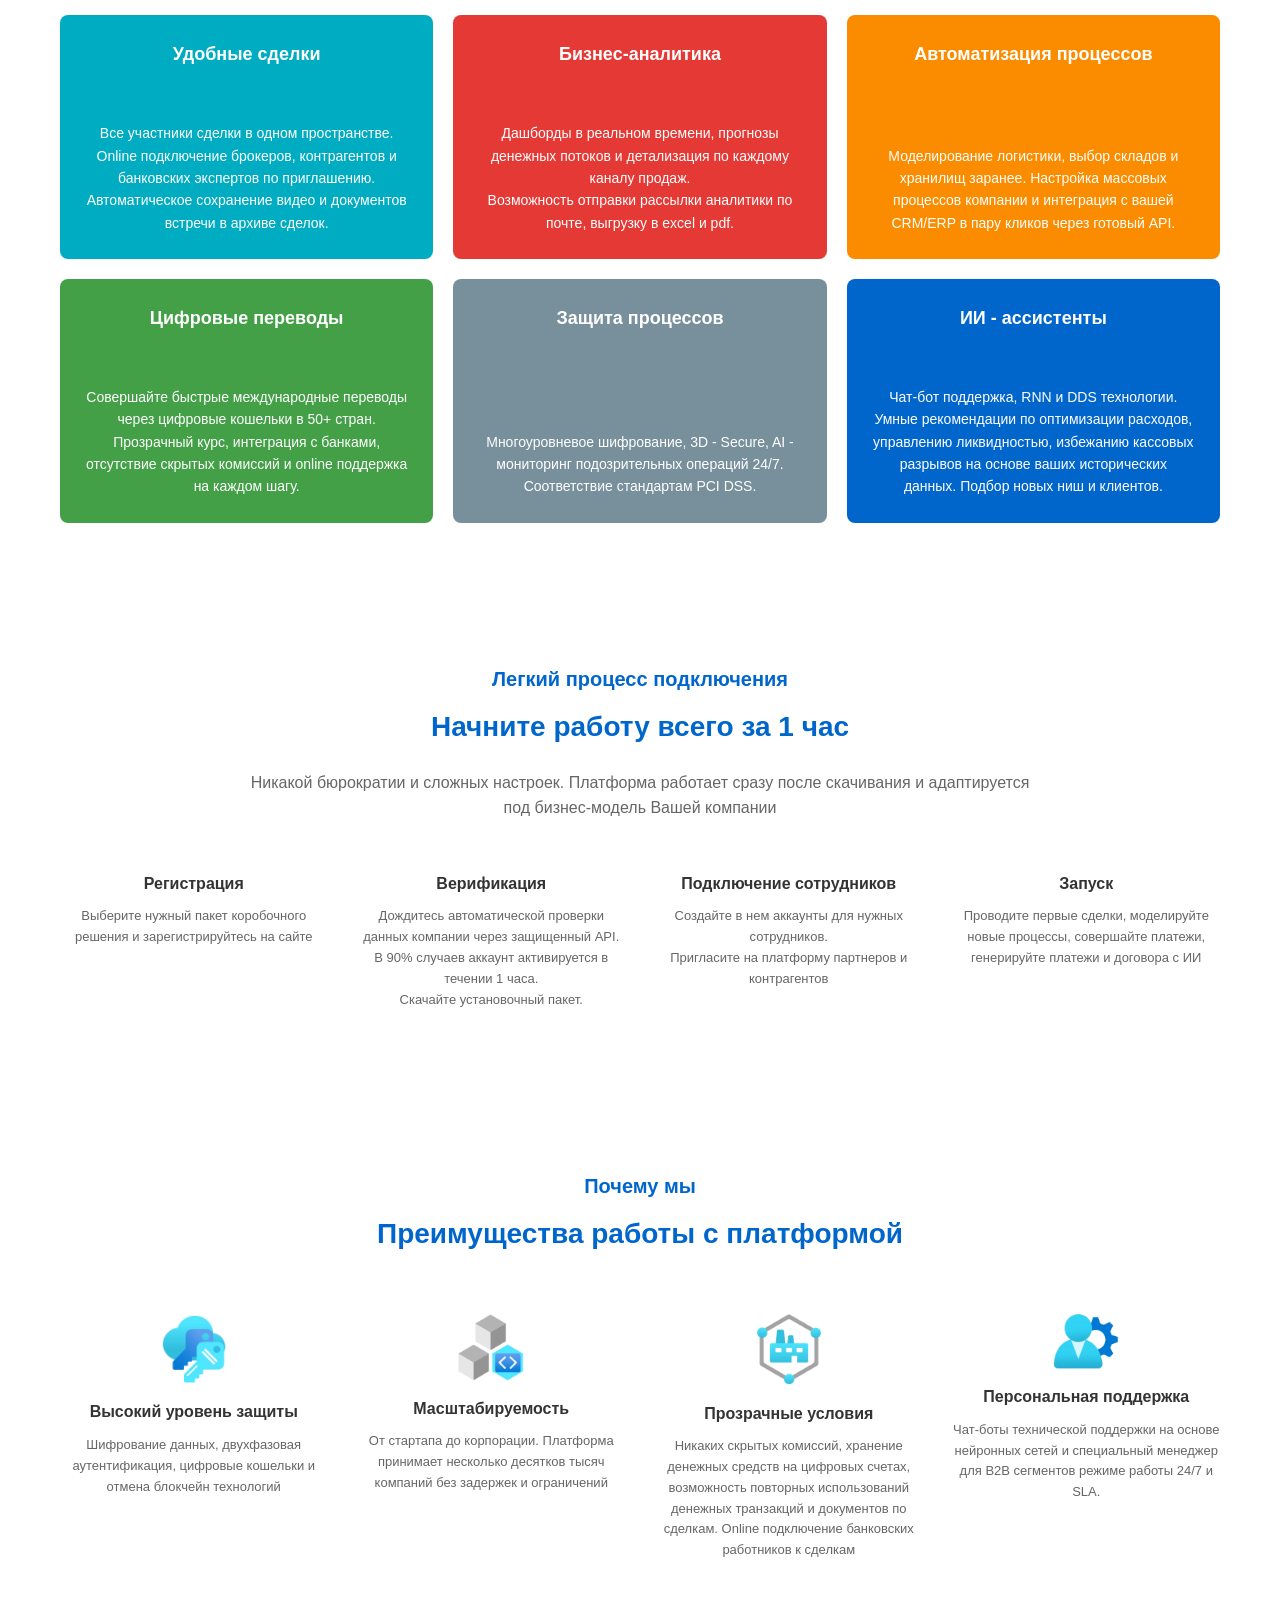
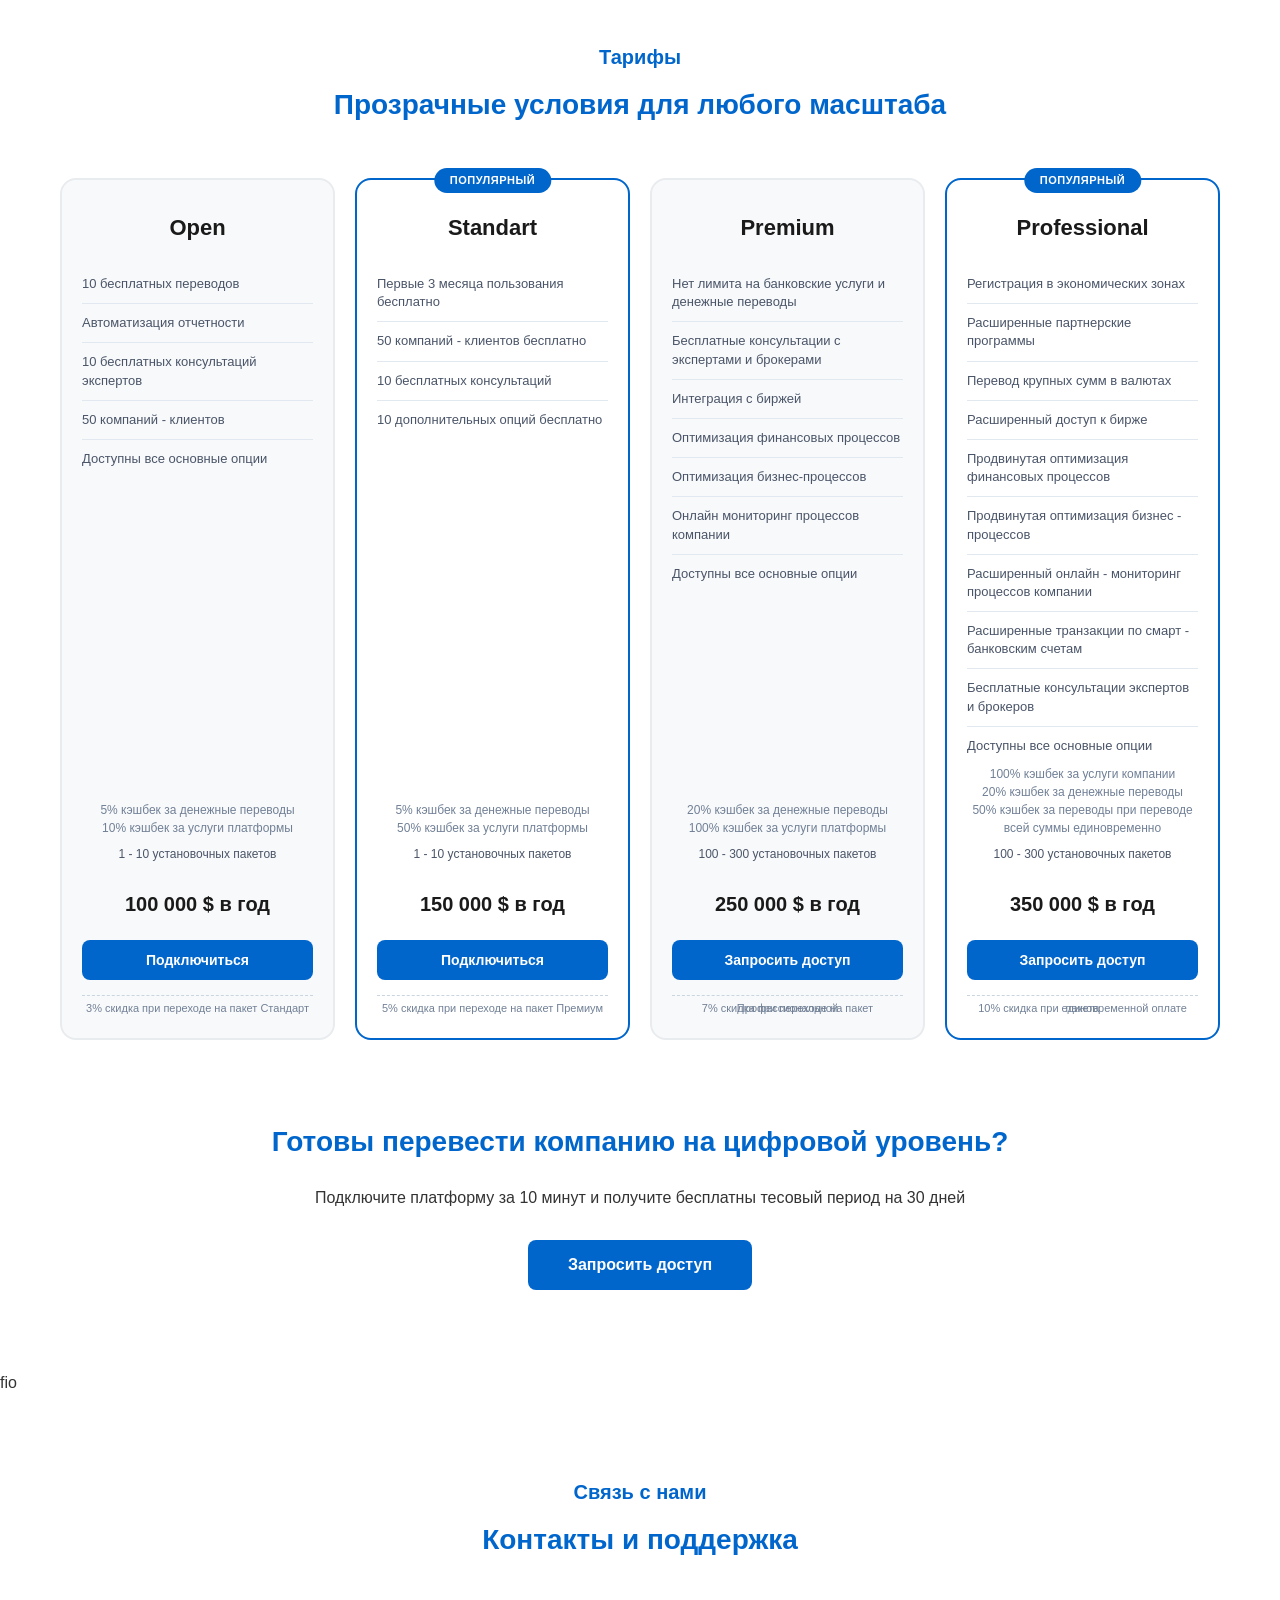
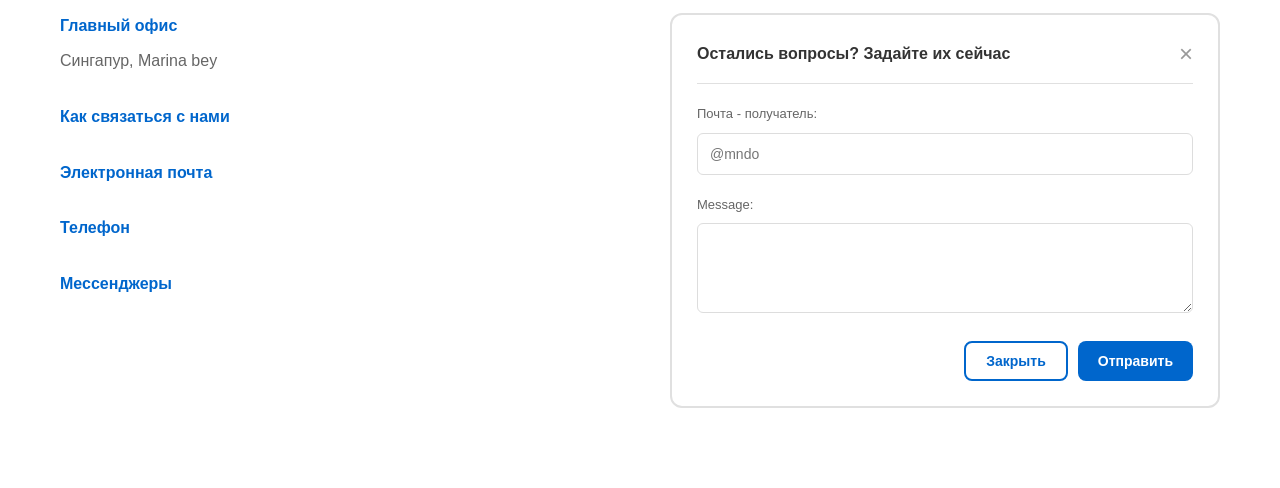
==== commit d73e40ae: "waoijsidf" ====
--- a/index.html
+++ b/index.html
@@ -64,7 +64,7 @@
     <section class="new-generation">
         <div class="container">
             <h2 class="section-title center">Финтех система нового поколения</h2>
-            <video class="workers-bg" src="./video/video.mp4" width="640" height="360" controls> ваш браузер не поддерживает тег video.</video>
+            <img class="workers-bg" src="./video/video.gif">
             <p class="illustration-text">Объединяем переговоры, платежи, моделирование сделок, а также аналитику и управление капиталом в едином защищенном пространстве.<br>Экономьте время, оптимизируйте бизнес-процессы, снижайте издержки и принимайте решения на основе реальных данных вместе с партнерами.</p>
         </div>
     </section>
@@ -262,7 +262,7 @@
             <p class="cta-text">Подключите платформу за 10 минут и получите бесплатны тесовый период на 30 дней</p>
             <button class="btn btn-primary btn-large">Запросить доступ</button>
         </div>
-    </section>
+    </section>fio
 </div>
     <section class="contacts">
         <div class="container">
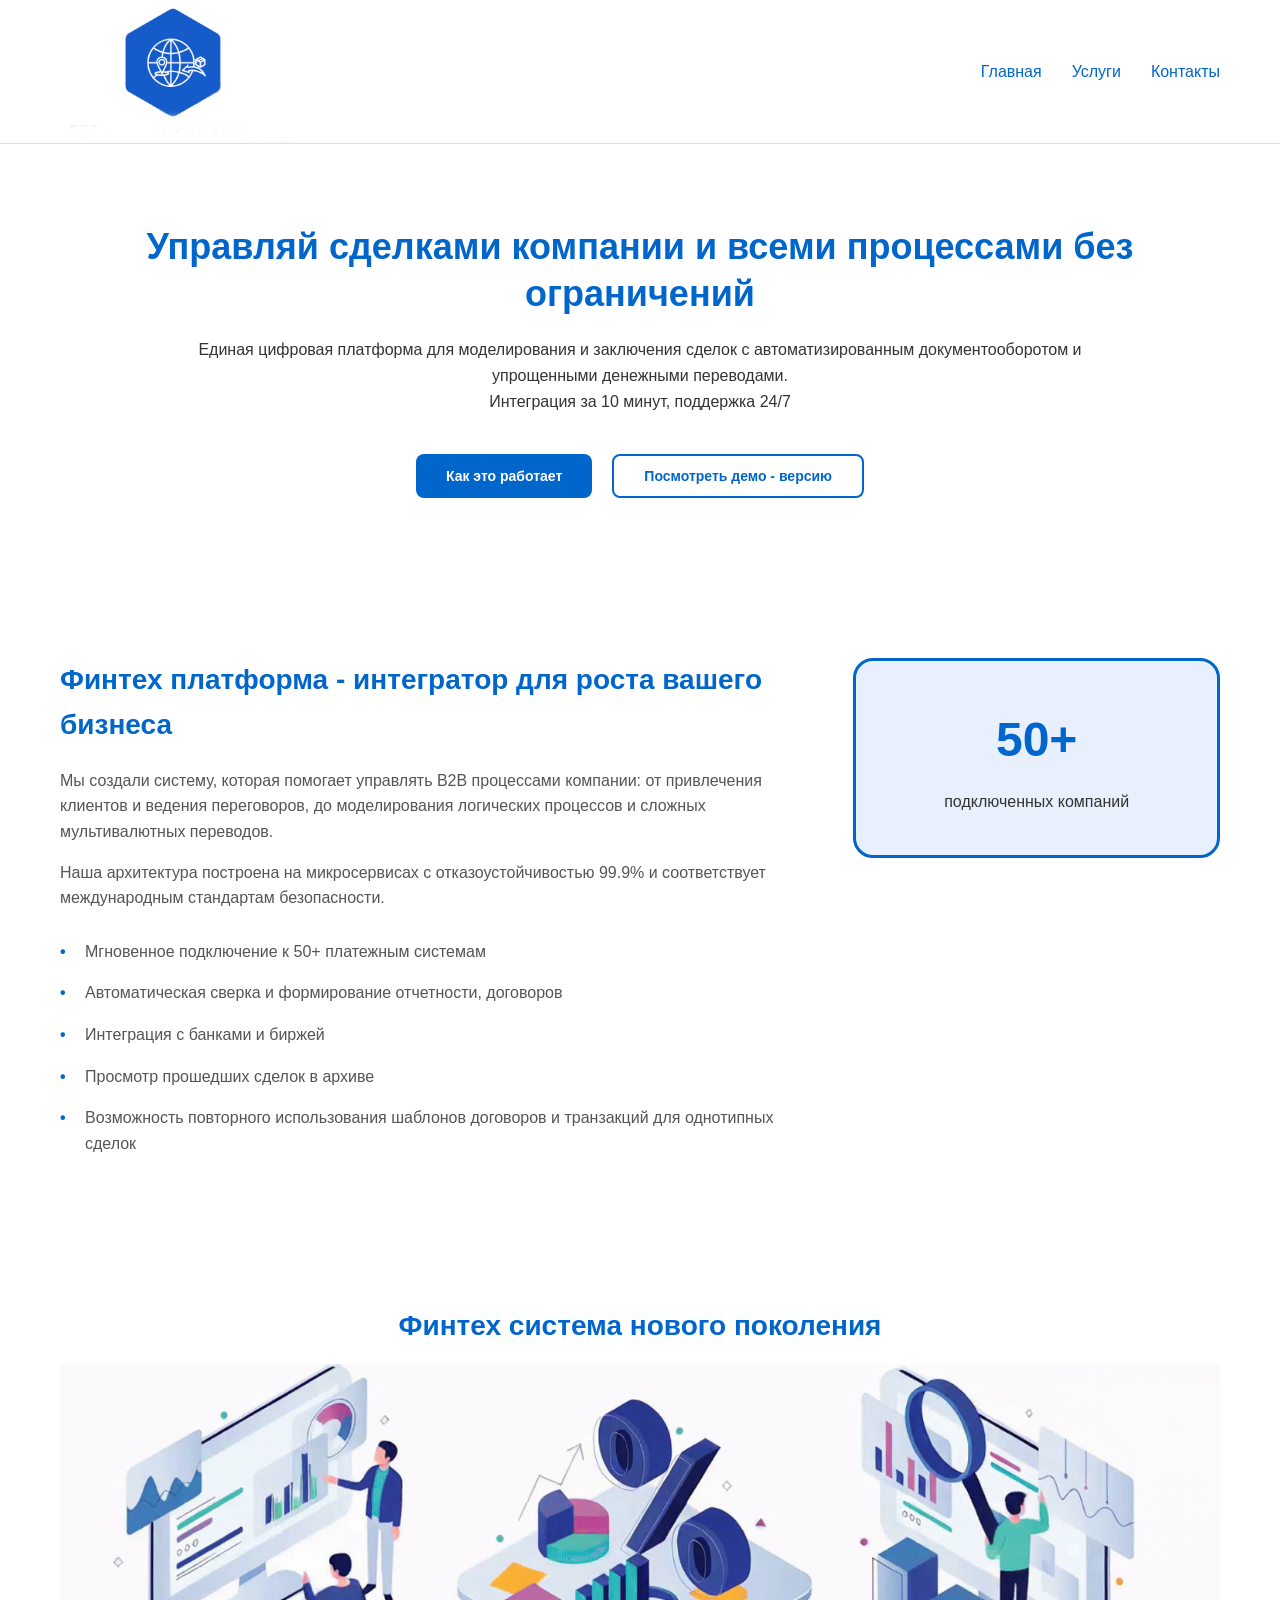
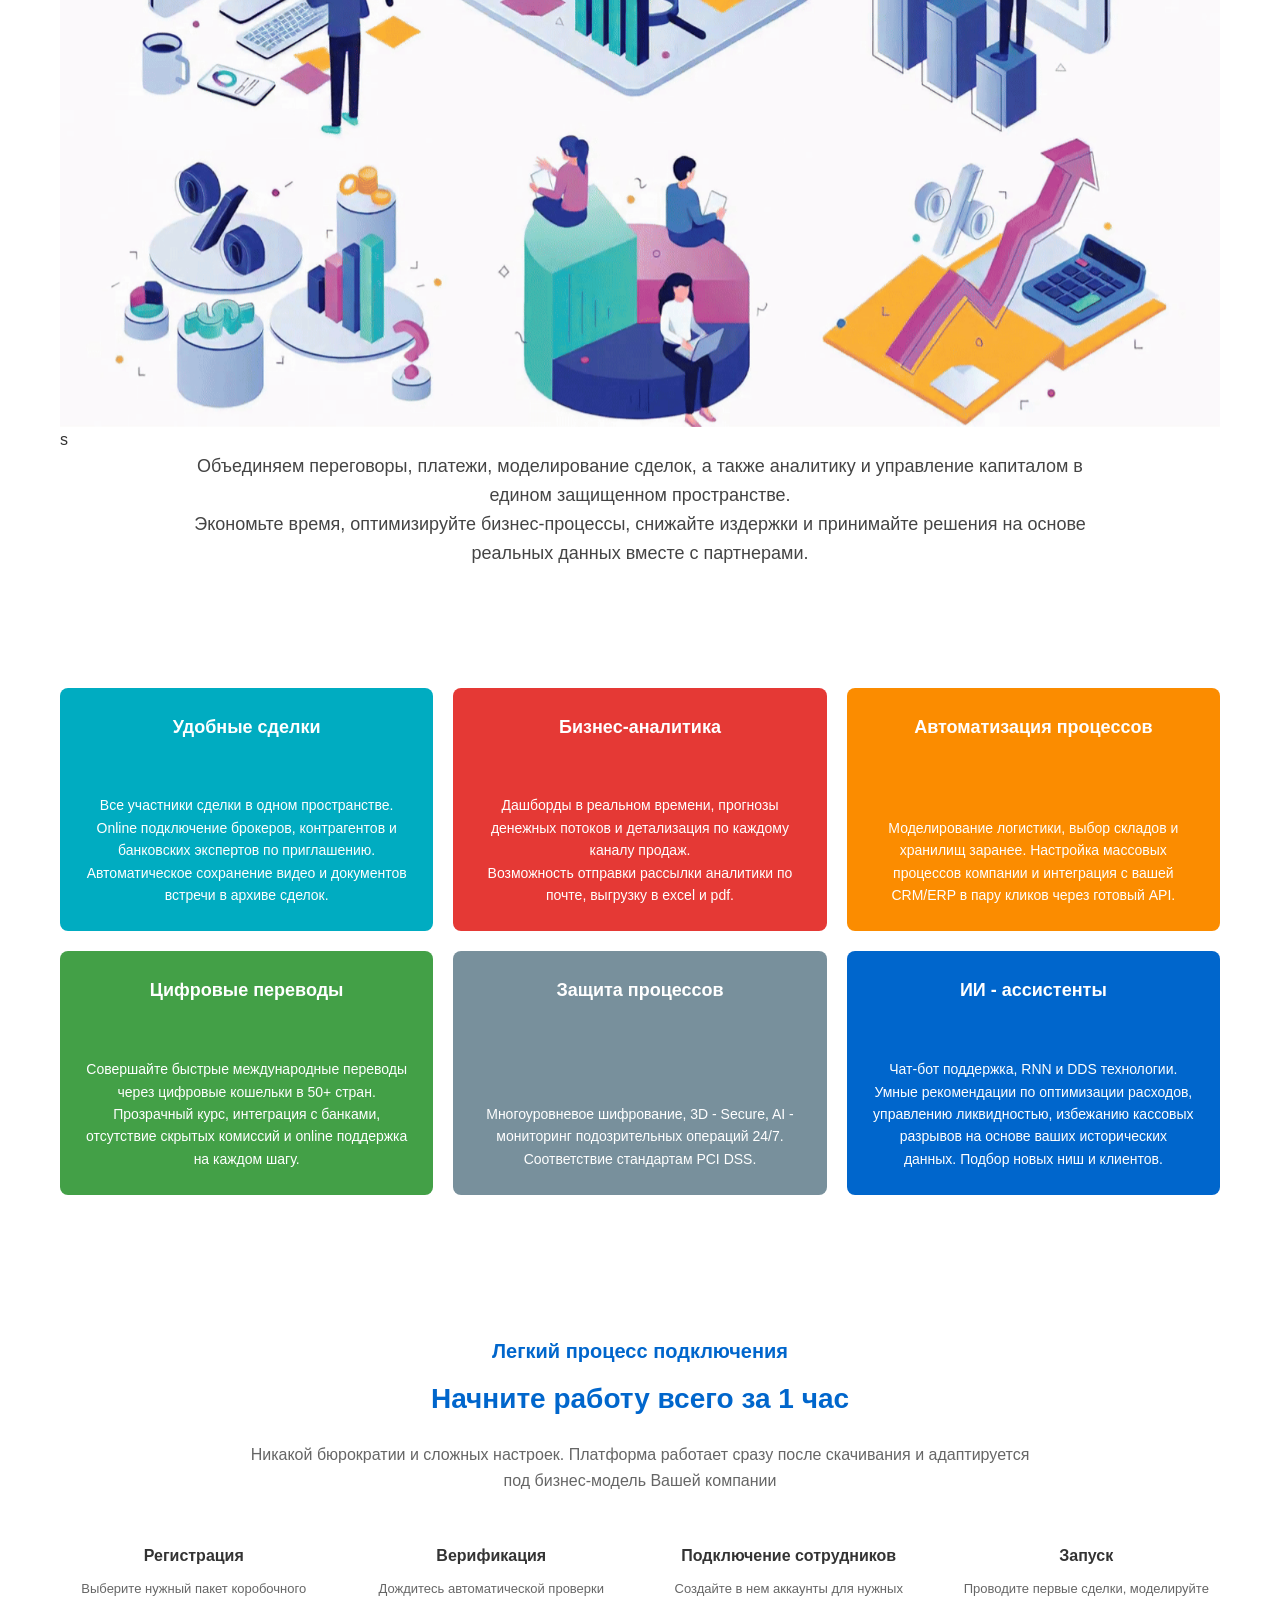
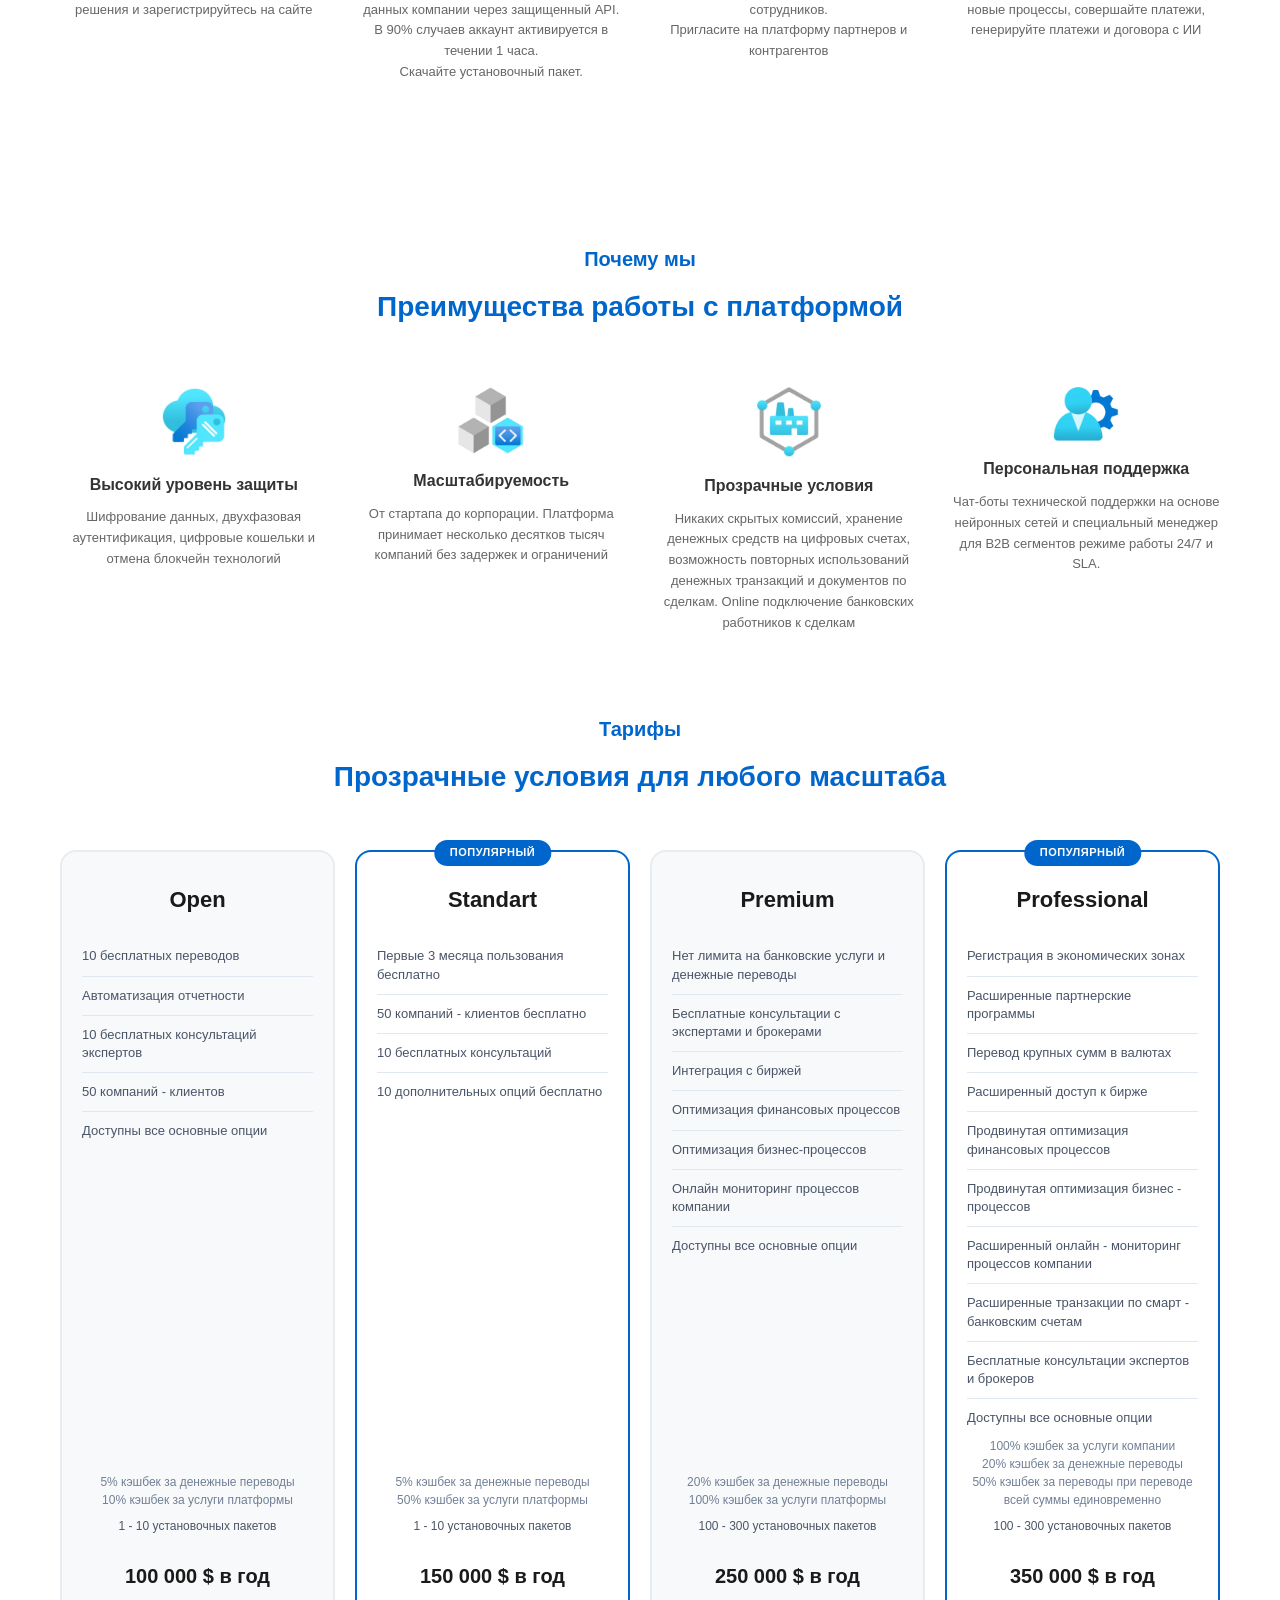
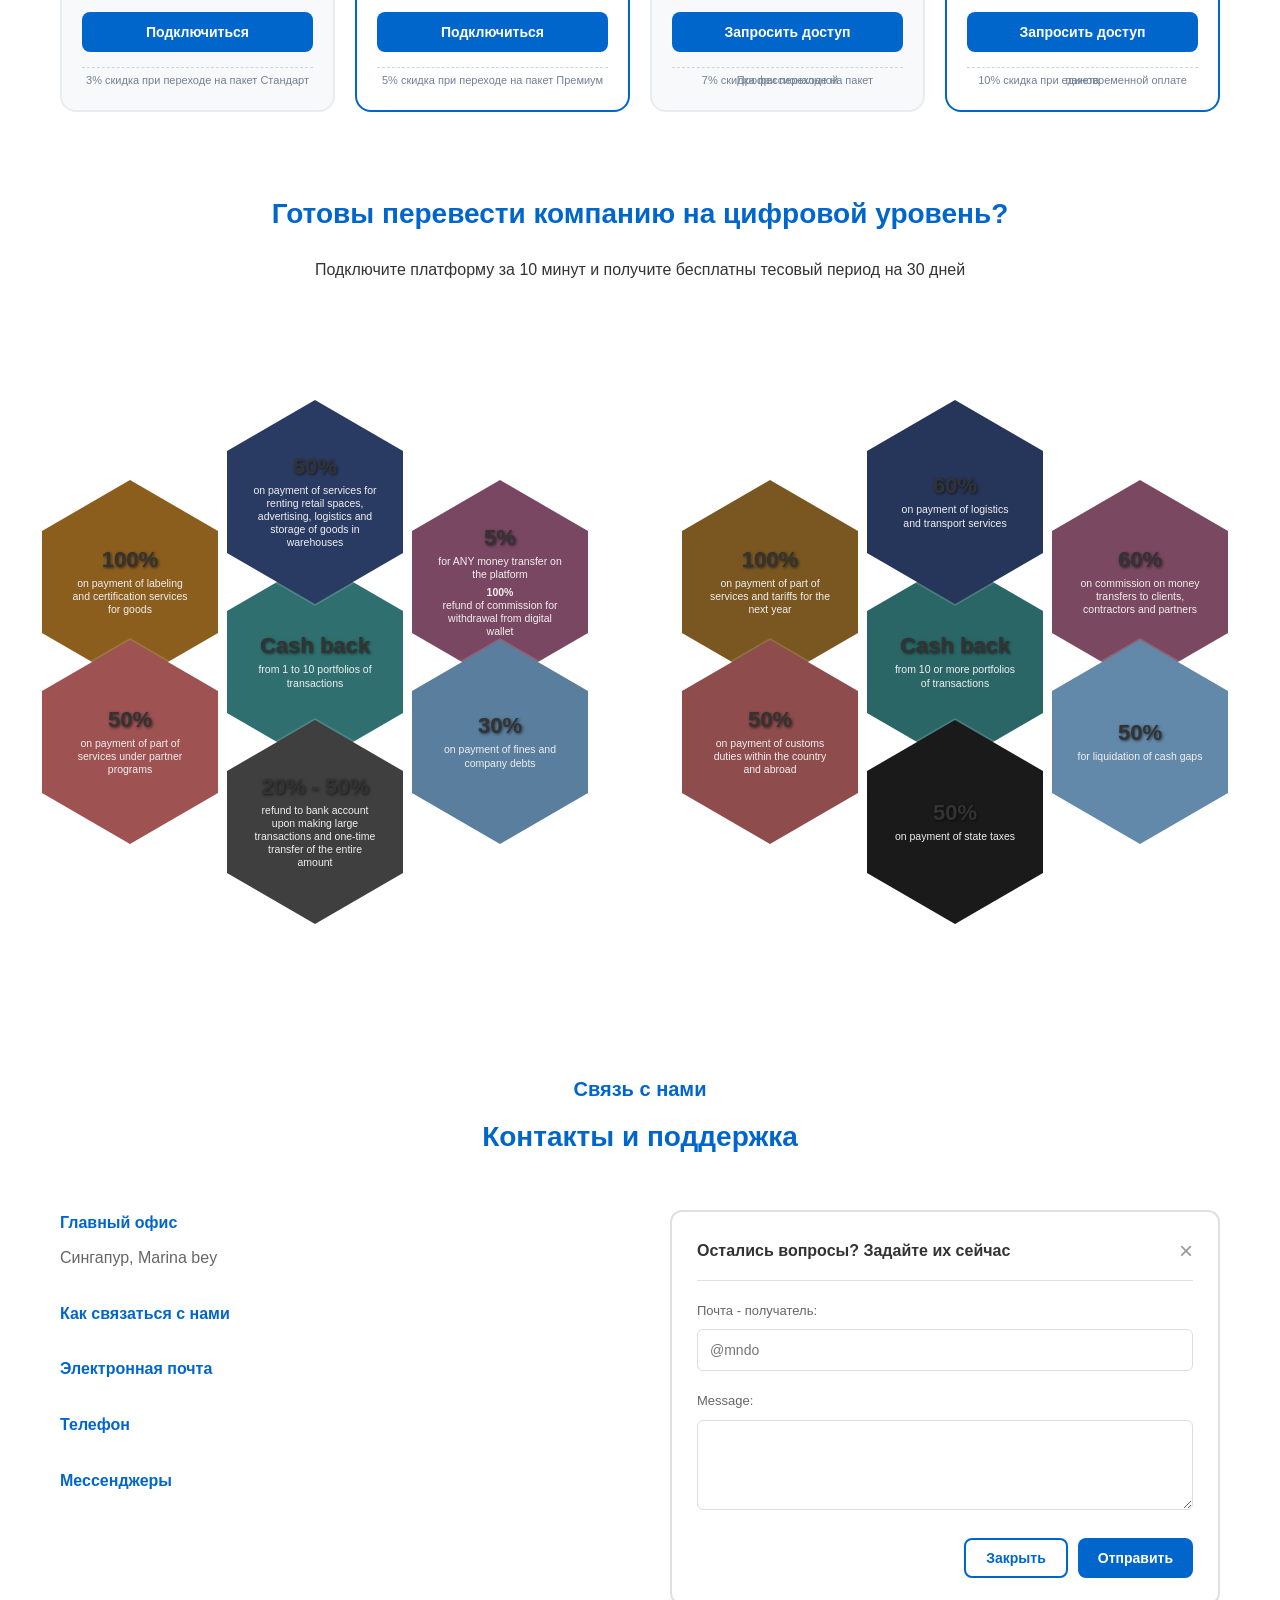
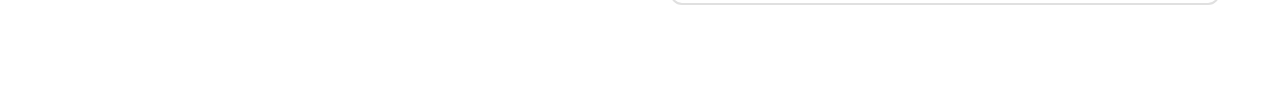
==== commit 00a7d5e1: "firstokay" ====
--- a/index.html
+++ b/index.html
@@ -64,7 +64,7 @@
     <section class="new-generation">
         <div class="container">
             <h2 class="section-title center">Финтех система нового поколения</h2>
-            <img class="workers-bg" src="./video/video.gif">
+            <img class="workers-bg" src="./video/video.gif">s
             <p class="illustration-text">Объединяем переговоры, платежи, моделирование сделок, а также аналитику и управление капиталом в едином защищенном пространстве.<br>Экономьте время, оптимизируйте бизнес-процессы, снижайте издержки и принимайте решения на основе реальных данных вместе с партнерами.</p>
         </div>
     </section>
@@ -260,10 +260,120 @@
         <div class="container">
             <h2 class="section-title center">Готовы перевести компанию на цифровой уровень?</h2>
             <p class="cta-text">Подключите платформу за 10 минут и получите бесплатны тесовый период на 30 дней</p>
-            <button class="btn btn-primary btn-large">Запросить доступ</button>
-        </div>
-    </section>fio
+            
+        </div>
+    </section>
 </div>
+
+<div class="main-container">
+    
+    <!-- ЛЕВАЯ ГРУППА -->
+    <div class="hex-group">
+        <!-- Верхний ряд -->
+        <div class="hex-wrapper L-brown">
+            <div class="hex c-brown">
+                <h2>100%</h2>
+                <p>on payment of labeling and certification services for goods</p>
+            </div>
+        </div>
+        <div class="hex-wrapper L-blue">
+            <div class="hex c-dark-blue">
+                <h2>50%</h2>
+                <p>on payment of services for renting retail spaces, advertising, logistics and storage of goods in warehouses</p>
+            </div>
+        </div>
+        <div class="hex-wrapper L-purple">
+            <div class="hex c-purple">
+                <h2>5%</h2>
+                <p>for ANY money transfer on the platform</p>
+                <p style="margin-top: 5px; font-weight: bold;">100%</p>
+                <p>refund of commission for withdrawal from digital wallet</p>
+            </div>
+        </div>
+
+        <!-- Средний ряд -->
+        <div class="hex-wrapper L-red">
+            <div class="hex c-red">
+                <h2>50%</h2>
+                <p>on payment of part of services under partner programs</p>
+            </div>
+        </div>
+        <div class="hex-wrapper L-teal">
+            <div class="hex c-teal">
+                <h2>Cash back</h2>
+                <p>from 1 to 10 portfolios of transactions</p>
+            </div>
+        </div>
+        <div class="hex-wrapper L-lightblue">
+            <div class="hex c-blue">
+                <h2>30%</h2>
+                <p>on payment of fines and company debts</p>
+            </div>
+        </div>
+
+        <!-- Нижний ряд -->
+        <div class="hex-wrapper L-gray">
+            <div class="hex c-gray">
+                <h2>20% - 50%</h2>
+                <p>refund to bank account upon making large transactions and one-time transfer of the entire amount</p>
+            </div>
+        </div>
+    </div>
+
+    <!-- ПРАВАЯ ГРУППА -->
+    <div class="hex-group">
+        <!-- Верхний ряд -->
+        <div class="hex-wrapper R-gold">
+            <div class="hex c-gold">
+                <h2>100%</h2>
+                <p>on payment of part of services and tariffs for the next year</p>
+            </div>
+        </div>
+        <div class="hex-wrapper R-navy">
+            <div class="hex c-navy">
+                <h2>60%</h2>
+                <p>on payment of logistics and transport services</p>
+            </div>
+        </div>
+        <div class="hex-wrapper R-magenta">
+            <div class="hex c-magenta">
+                <h2>60%</h2>
+                <p>on commission on money transfers to clients, contractors and partners</p>
+            </div>
+        </div>
+
+        <!-- Средний ряд -->
+        <div class="hex-wrapper R-rust">
+            <div class="hex c-rust">
+                <h2>50%</h2>
+                <p>on payment of customs duties within the country and abroad</p>
+            </div>
+        </div>
+        <div class="hex-wrapper R-teal">
+            <div class="hex c-dark-teal">
+                <h2>Cash back</h2>
+                <p>from 10 or more portfolios of transactions</p>
+            </div>
+        </div>
+        <div class="hex-wrapper R-lightblue">
+            <div class="hex c-light-blue">
+                <h2>50%</h2>
+                <p>for liquidation of cash gaps</p>
+            </div>
+        </div>
+
+        <!-- Нижний ряд -->
+        <div class="hex-wrapper R-black">
+            <div class="hex c-black">
+                <h2>50%</h2>
+                <p>on payment of state taxes</p>
+            </div>
+        </div>
+    </div>
+
+</div>
+
+
     <section class="contacts">
         <div class="container">
             <p class="section-subtitle center">Связь с нами</p>
--- a/style.css
+++ b/style.css
@@ -839,4 +839,156 @@
     40%, 60% { left: 150%; }
 }
 
-
+.main-container {
+    display: flex;
+    gap: 80px;
+    justify-content: center;
+    align-items: center;
+    flex-wrap: wrap;
+}
+
+/* --- Контейнер группы --- */
+.hex-group {
+    position: relative;
+    /* Размеры контейнера под сетку */
+    width: 560px;
+    height: 600px;
+}
+
+/* --- Обертка (отвечает за позицию и серую обводку) --- */
+.hex-wrapper {
+    position: absolute;
+    width: 180px;
+    height: 208px;
+    
+    /* Серый фон выступает в роли обводки */
+    background-color: rgba(255, 255, 255, 0.15);
+    clip-path: polygon(50% 0%, 100% 25%, 100% 75%, 50% 100%, 0% 75%, 0% 25%);
+    
+    /* Анимация появления */
+    opacity: 0;
+    transform: scale(0.9);
+    animation: popIn 0.6s cubic-bezier(0.175, 0.885, 0.32, 1.275) forwards;
+    transition: filter 0.3s ease;
+    cursor: pointer;
+    z-index: 1;
+}
+
+/* --- Внутренний шестиугольник (цвет и зазор) --- */
+.hex {
+    /* Отступы создают зазор между фигурами и толщину обводки */
+    position: absolute;
+    top: 2px;
+    left: 2px;
+    right: 2px;
+    bottom: 2px;
+    
+    clip-path: polygon(50% 0%, 100% 25%, 100% 75%, 50% 100%, 0% 75%, 0% 25%);
+    display: flex;
+    flex-direction: column;
+    justify-content: center;
+    align-items: center;
+    text-align: center;
+    padding: 15px 25px;
+    box-sizing: border-box;
+    z-index: 2;
+}
+
+/* Эффект при наведении (только свечение, без изменения размера) */
+.hex-wrapper:hover {
+    filter: brightness(1.2) drop-shadow(0 0 15px rgba(255,255,255,0.2));
+    z-index: 10;
+}
+
+/* --- Типографика --- */
+.hex h2 {
+    font-size: 22px;
+    margin: 0 0 5px 0;
+    font-weight: 800;
+    text-shadow: 1px 1px 3px rgba(0,0,0,0.6);
+    line-height: 1.1;
+}
+
+.hex p {
+    font-size: 10.5px;
+    line-height: 1.25;
+    margin: 0;
+    font-weight: 500;
+    color: #f0f0f0;
+}
+
+/* --- Цвета --- */
+.c-brown { background-color: #8B5E1E; }
+.c-dark-blue { background-color: #2A3B63; }
+.c-purple { background-color: #7A4763; }
+.c-red { background-color: #9E5252; }
+.c-teal { background-color: #2F6F6F; }
+.c-blue { background-color: #597E9E; }
+.c-gray { background-color: #3F3F3F; }
+
+.c-gold { background-color: #7A5720; }
+.c-navy { background-color: #26355A; }
+.c-magenta { background-color: #7A4860; }
+.c-rust { background-color: #8F4C4C; }
+.c-dark-teal { background-color: #2A6666; }
+.c-light-blue { background-color: #6389AA; }
+.c-black { background-color: #1A1A1A; }
+
+
+/* ====================================================
+   ТОЧНОЕ ПОЗИЦИОНИРОВАНИЕ (Строго по скриншоту)
+   ==================================================== */
+
+/* --- ЛЕВАЯ ГРУППА --- */
+.L-brown  { top: 85px;  left: 0px; } 
+.L-blue   { top: 5px;   left: 185px; z-index: 2; } /* Выдвинут вверх */
+.L-purple { top: 85px;  left: 370px; } 
+
+.L-red    { top: 245px; left: 0px; } 
+.L-teal   { top: 165px; left: 185px; } 
+.L-lightblue { top: 245px; left: 370px; } 
+
+.L-gray   { top: 325px; left: 185px; } 
+
+
+/* --- ПРАВАЯ ГРУППА --- */
+.R-gold   { top: 85px;  left: 0px; } 
+.R-navy   { top: 5px;   left: 185px; z-index: 2; } 
+.R-magenta{ top: 85px;  left: 370px; } 
+
+.R-rust   { top: 245px; left: 0px; } 
+.R-teal   { top: 165px; left: 185px; } 
+.R-lightblue { top: 245px; left: 370px; } 
+
+.R-black  { top: 325px; left: 185px; } 
+
+
+/* --- Анимация --- */
+@keyframes popIn {
+    to { opacity: 1; transform: scale(1); }
+}
+
+/* Каскадное появление */
+.L-blue, .R-navy { animation-delay: 0.1s; }
+.L-brown, .R-gold { animation-delay: 0.2s; }
+.L-purple, .R-magenta { animation-delay: 0.3s; }
+.L-red, .R-rust { animation-delay: 0.4s; }
+.L-teal, .R-teal { animation-delay: 0.5s; }
+.L-lightblue, .R-lightblue { animation-delay: 0.6s; }
+.L-gray, .R-black { animation-delay: 0.7s; }
+
+
+/* --- Адаптивность --- */
+@media (max-width: 1250px) {
+    .main-container { 
+        flex-direction: column; 
+        gap: 80px; 
+    }
+}
+
+@media (max-width: 650px) {
+    .main-container { 
+        transform: scale(0.6); 
+        margin: -150px 0; 
+    }
+}
